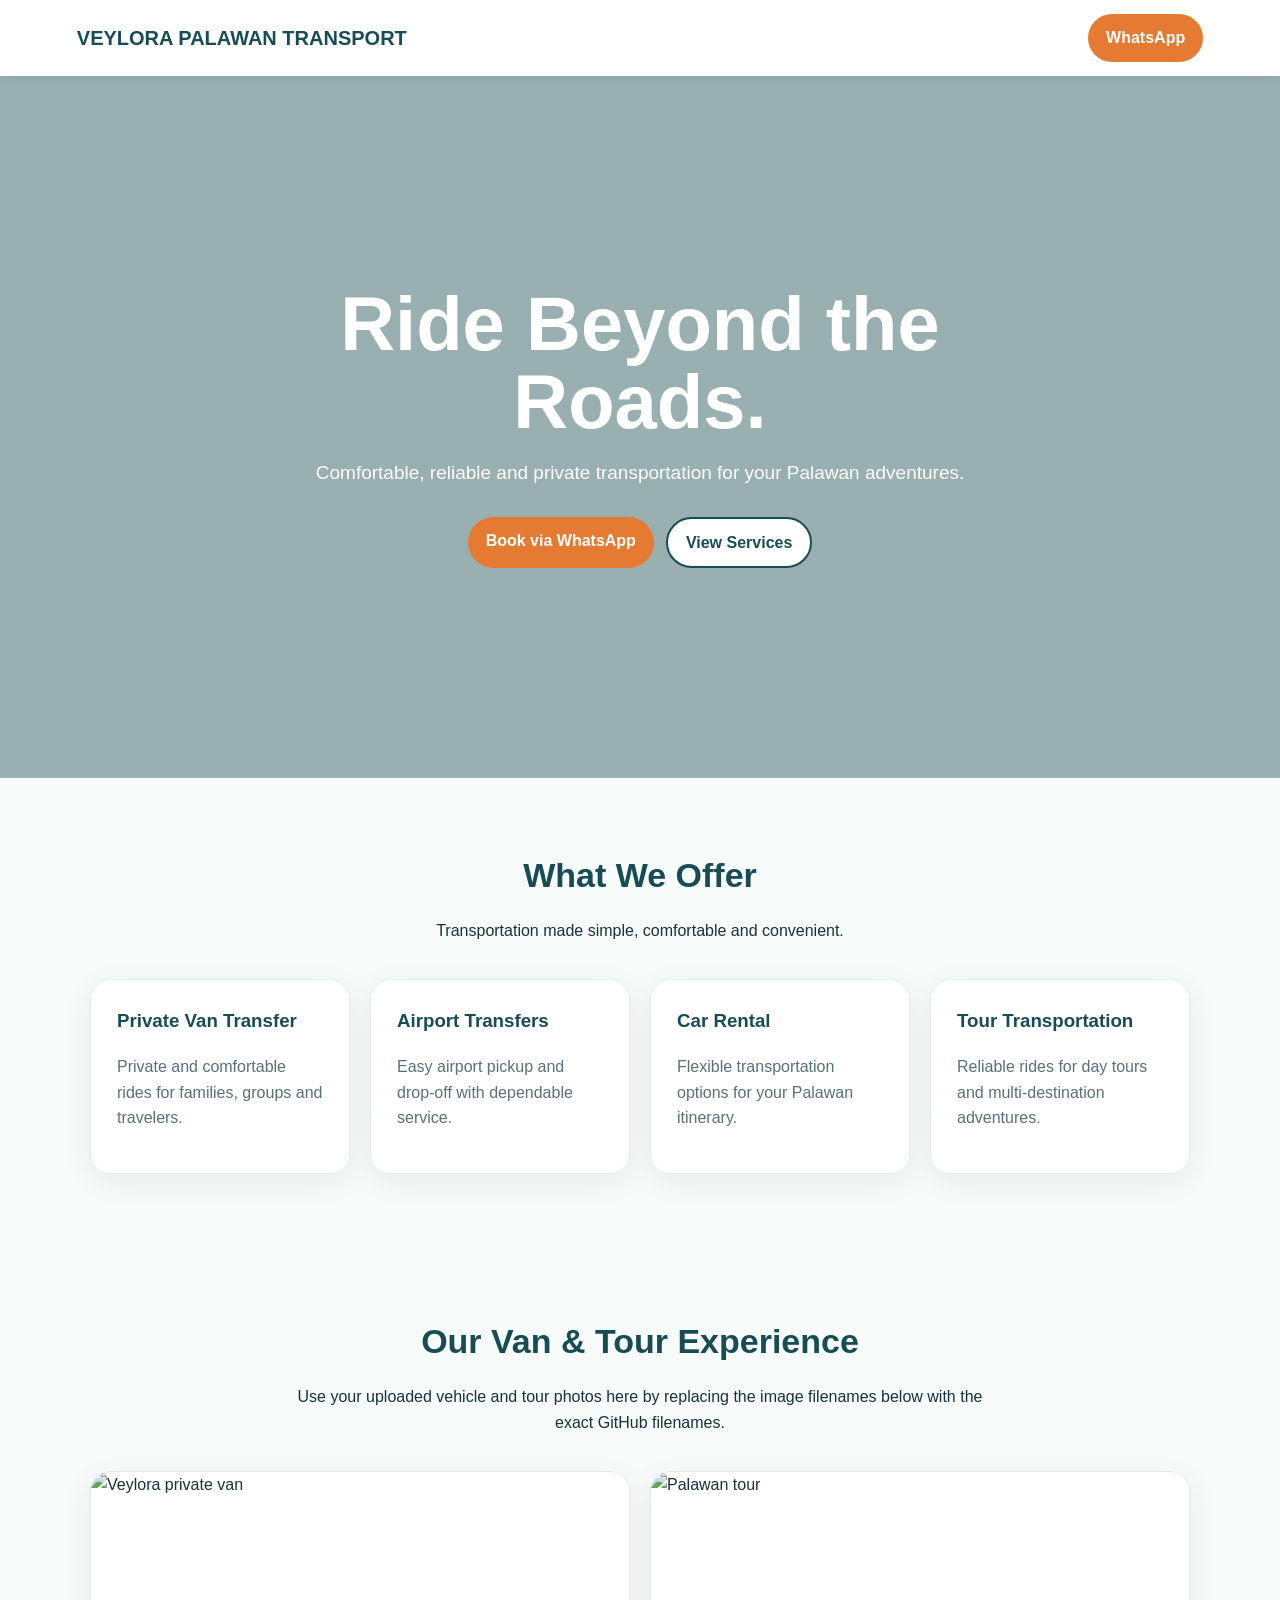
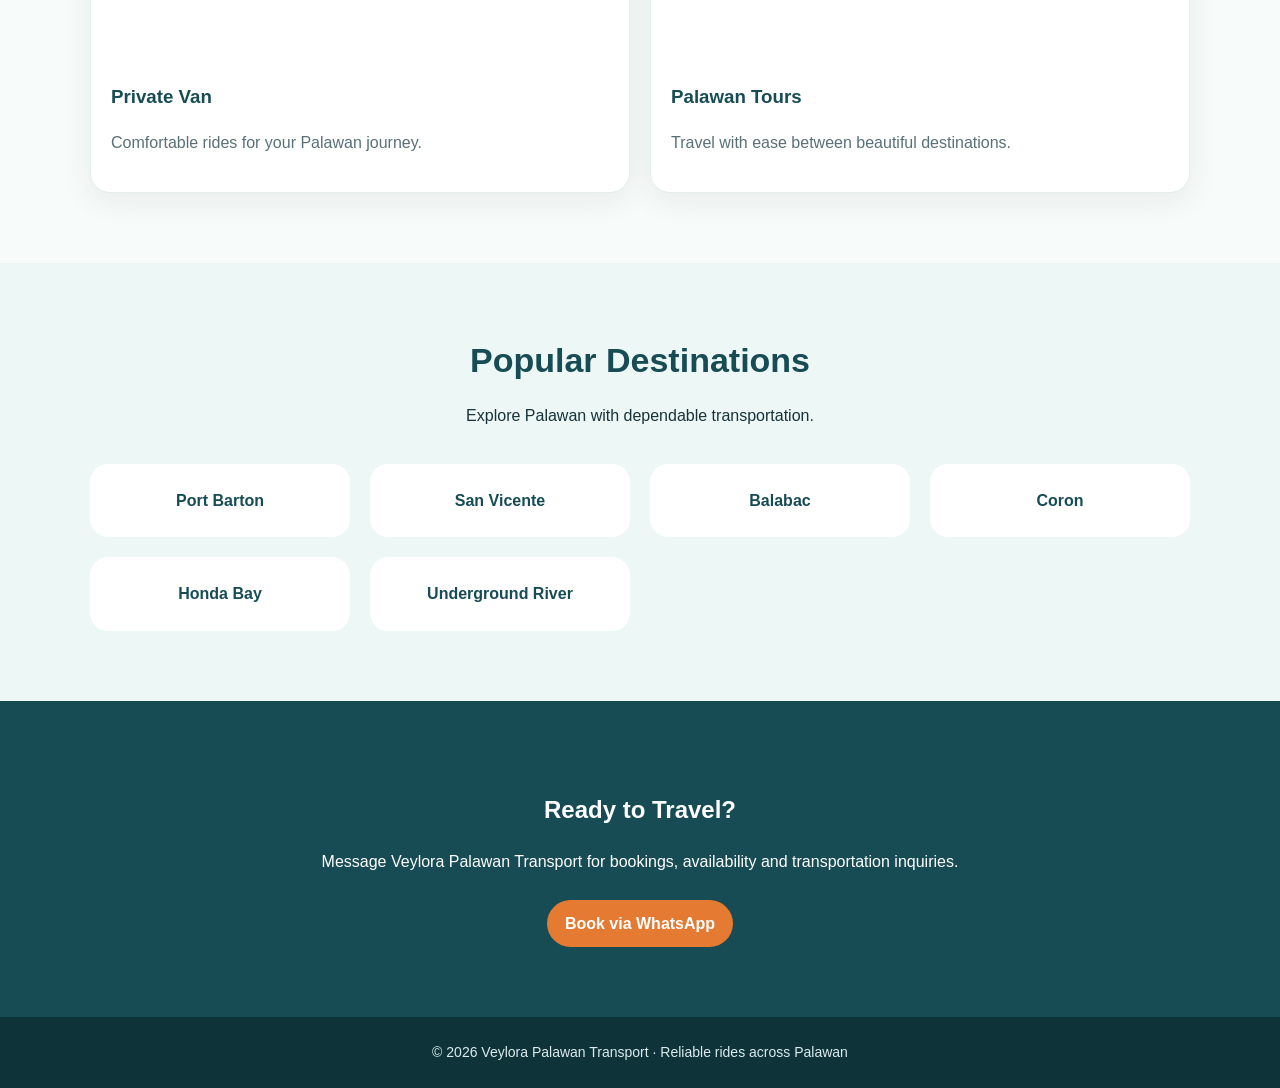
==== index.html @ 8864ed68 "Rename index (1).html to index.html" ====
<!doctype html>
<html lang="en">
<head>
<meta charset="utf-8">
<meta name="viewport" content="width=device-width, initial-scale=1">
<title>Veylora Palawan Transport</title>
<meta name="description" content="Reliable private van transfers, airport transfers, car rental and tour transportation across Palawan.">
<style>
*{box-sizing:border-box}html{scroll-behavior:smooth}body{margin:0;font-family:Arial,sans-serif;color:#17323a;background:#f7fbfa;line-height:1.6}
nav{position:sticky;top:0;z-index:10;background:#ffffffee;backdrop-filter:blur(10px);display:flex;justify-content:space-between;align-items:center;padding:14px 6%;box-shadow:0 2px 12px #0001}
.brand{font-weight:800;font-size:20px;color:#174c55;text-decoration:none}.nav-btn,.btn{display:inline-block;text-decoration:none;border-radius:999px;padding:11px 18px;font-weight:700}
.nav-btn,.primary{background:#e57a32;color:#fff}.secondary{border:2px solid #174c55;color:#174c55;background:#fff}
.hero{min-height:78vh;display:flex;align-items:center;justify-content:center;text-align:center;padding:80px 6%;background:linear-gradient(#0b3d4266,#0b3d4266),url("ChatGPT Image Aug 22, 2026, 07_") center/cover; color:#fff}
.hero-box{max-width:760px}.hero h1{font-size:clamp(42px,8vw,76px);line-height:1.02;margin:0 0 18px}.hero p{font-size:19px;margin:0 auto 28px;max-width:650px}.hero-actions{display:flex;gap:12px;justify-content:center;flex-wrap:wrap}
section{padding:70px 6%}.section-head{text-align:center;max-width:700px;margin:0 auto 35px}.section-head h2{font-size:34px;margin:0 0 8px;color:#174c55}
.grid{display:grid;grid-template-columns:repeat(auto-fit,minmax(220px,1fr));gap:20px;max-width:1100px;margin:auto}.card{background:#fff;border-radius:20px;padding:26px;box-shadow:0 8px 30px #17323a12;border:1px solid #e5eeee}.card h3{margin-top:0;color:#174c55}.card p{color:#587077}
.photo-card{overflow:hidden;padding:0}.photo-card img{width:100%;height:190px;object-fit:cover;display:block}.photo-card .inside{padding:20px}
.destination{background:#edf7f5}.dest{padding:24px;border-radius:18px;background:#fff;text-align:center;font-weight:800;color:#174c55}
.contact{background:#174c55;color:#fff;text-align:center}.contact h2{color:#fff}.contact p{max-width:650px;margin:0 auto 25px}
footer{text-align:center;padding:24px;background:#0e3339;color:#dcebed;font-size:14px}
@media(max-width:600px){nav{padding:12px 4%}.brand{font-size:17px}.nav-btn{padding:9px 13px}.hero{min-height:72vh}}
</style>
</head>
<body>
<nav>
<a class="brand" href="#home">VEYLORA PALAWAN TRANSPORT</a>
<a class="nav-btn" href="https://api.whatsapp.com/send?phone=639318870567" target="_blank" rel="noopener">WhatsApp</a>
</nav>

<header class="hero" id="home">
<div class="hero-box">
<h1>Ride Beyond the Roads.</h1>
<p>Comfortable, reliable and private transportation for your Palawan adventures.</p>
<div class="hero-actions">
<a class="btn primary" href="https://api.whatsapp.com/send?phone=639318870567&text=Hello%20Veylora%20Palawan%20Transport%2C%20I%20would%20like%20to%20inquire%20about%20your%20services." target="_blank" rel="noopener">Book via WhatsApp</a>
<a class="btn secondary" href="#services">View Services</a>
</div>
</div>
</header>

<section id="services">
<div class="section-head"><h2>What We Offer</h2><p>Transportation made simple, comfortable and convenient.</p></div>
<div class="grid">
<article class="card"><h3>Private Van Transfer</h3><p>Private and comfortable rides for families, groups and travelers.</p></article>
<article class="card"><h3>Airport Transfers</h3><p>Easy airport pickup and drop-off with dependable service.</p></article>
<article class="card"><h3>Car Rental</h3><p>Flexible transportation options for your Palawan itinerary.</p></article>
<article class="card"><h3>Tour Transportation</h3><p>Reliable rides for day tours and multi-destination adventures.</p></article>
</div>
</section>

<section>
<div class="section-head"><h2>Our Van & Tour Experience</h2><p>Use your uploaded vehicle and tour photos here by replacing the image filenames below with the exact GitHub filenames.</p></div>
<div class="grid">
<article class="card photo-card"><img src="" alt="Veylora private van"><div class="inside"><h3>Private Van</h3><p>Comfortable rides for your Palawan journey.</p></div></article>
<article class="card photo-card"><img src="" alt="Palawan tour"><div class="inside"><h3>Palawan Tours</h3><p>Travel with ease between beautiful destinations.</p></div></article>
</div>
</section>

<section class="destination" id="destinations">
<div class="section-head"><h2>Popular Destinations</h2><p>Explore Palawan with dependable transportation.</p></div>
<div class="grid">
<div class="dest">Port Barton</div><div class="dest">San Vicente</div><div class="dest">Balabac</div>
<div class="dest">Coron</div><div class="dest">Honda Bay</div><div class="dest">Underground River</div>
</div>
</section>

<section class="contact" id="contact">
<h2>Ready to Travel?</h2>
<p>Message Veylora Palawan Transport for bookings, availability and transportation inquiries.</p>
<a class="btn primary" href="https://api.whatsapp.com/send?phone=639318870567&text=Hello%20Veylora%20Palawan%20Transport%2C%20I%20would%20like%20to%20inquire%20about%20your%20services." target="_blank" rel="noopener">Book via WhatsApp</a>
</section>

<footer>© 2026 Veylora Palawan Transport · Reliable rides across Palawan</footer>
</body>
</html>
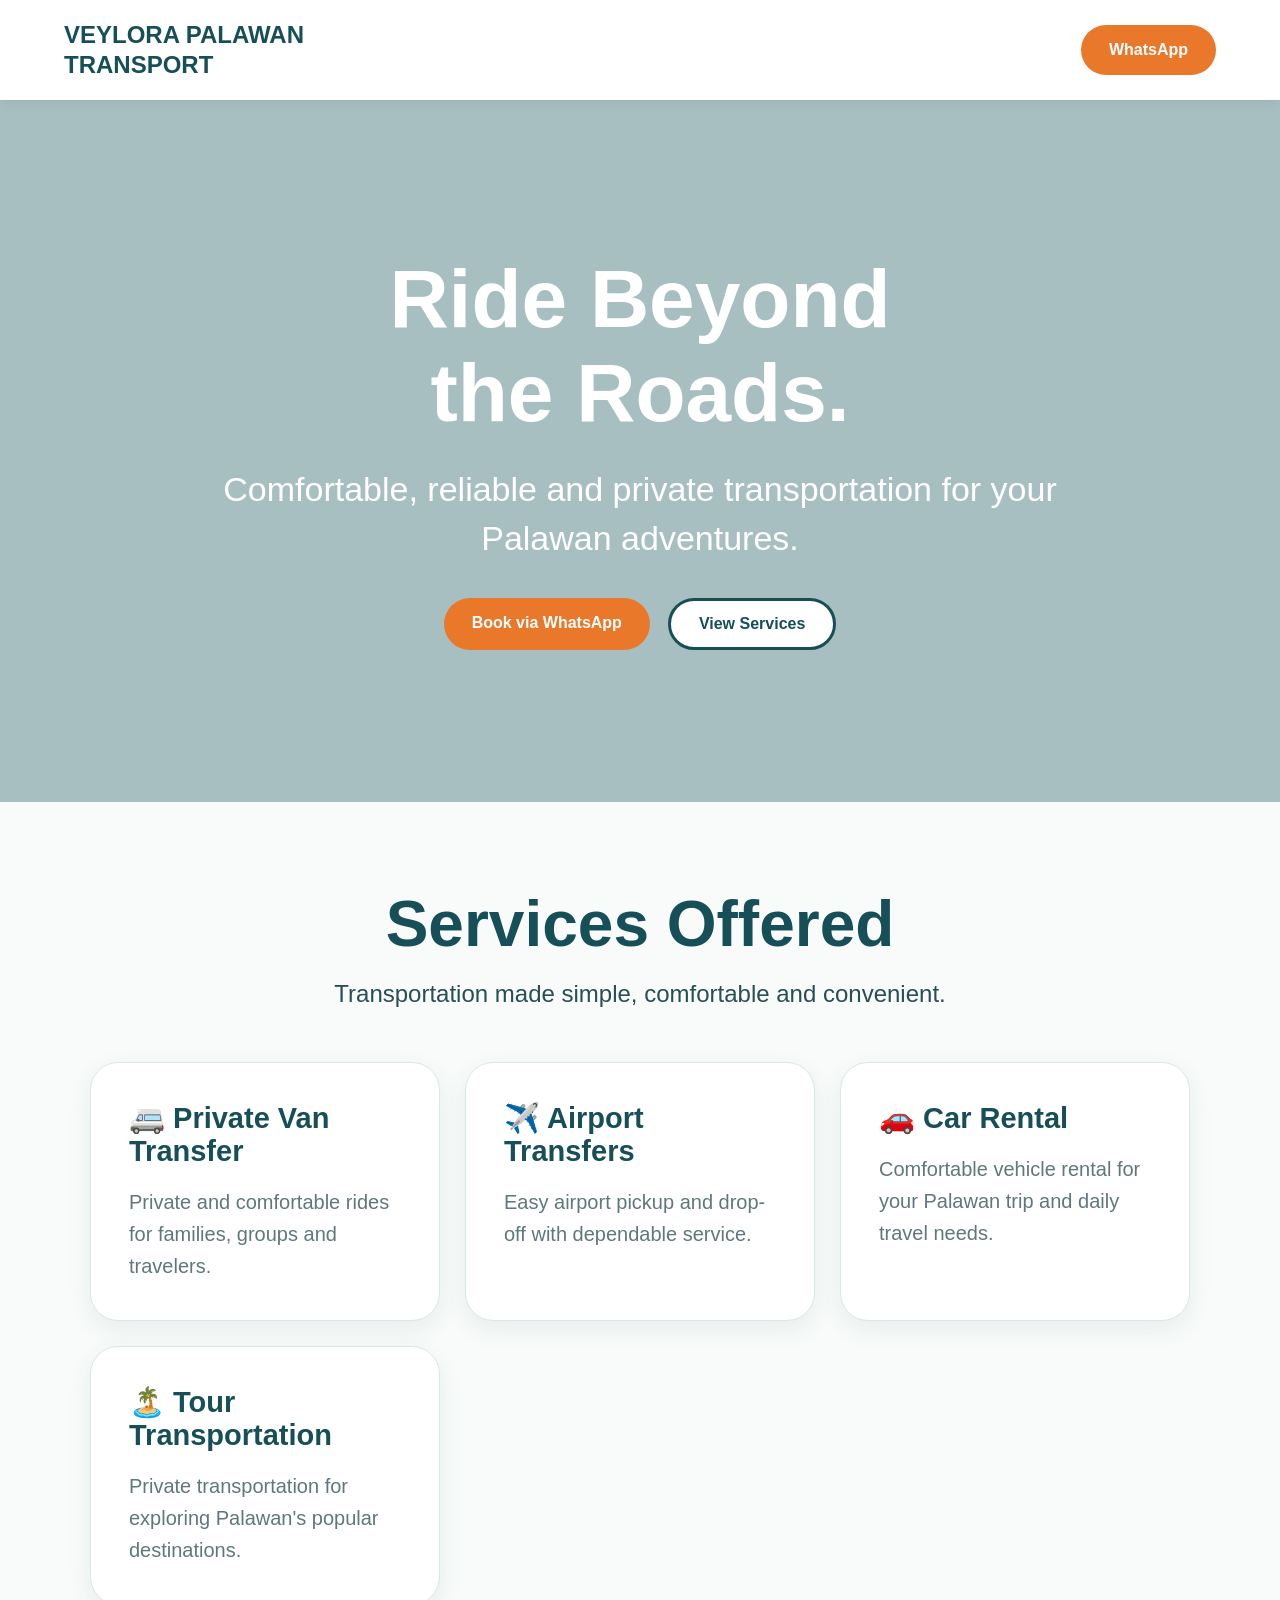
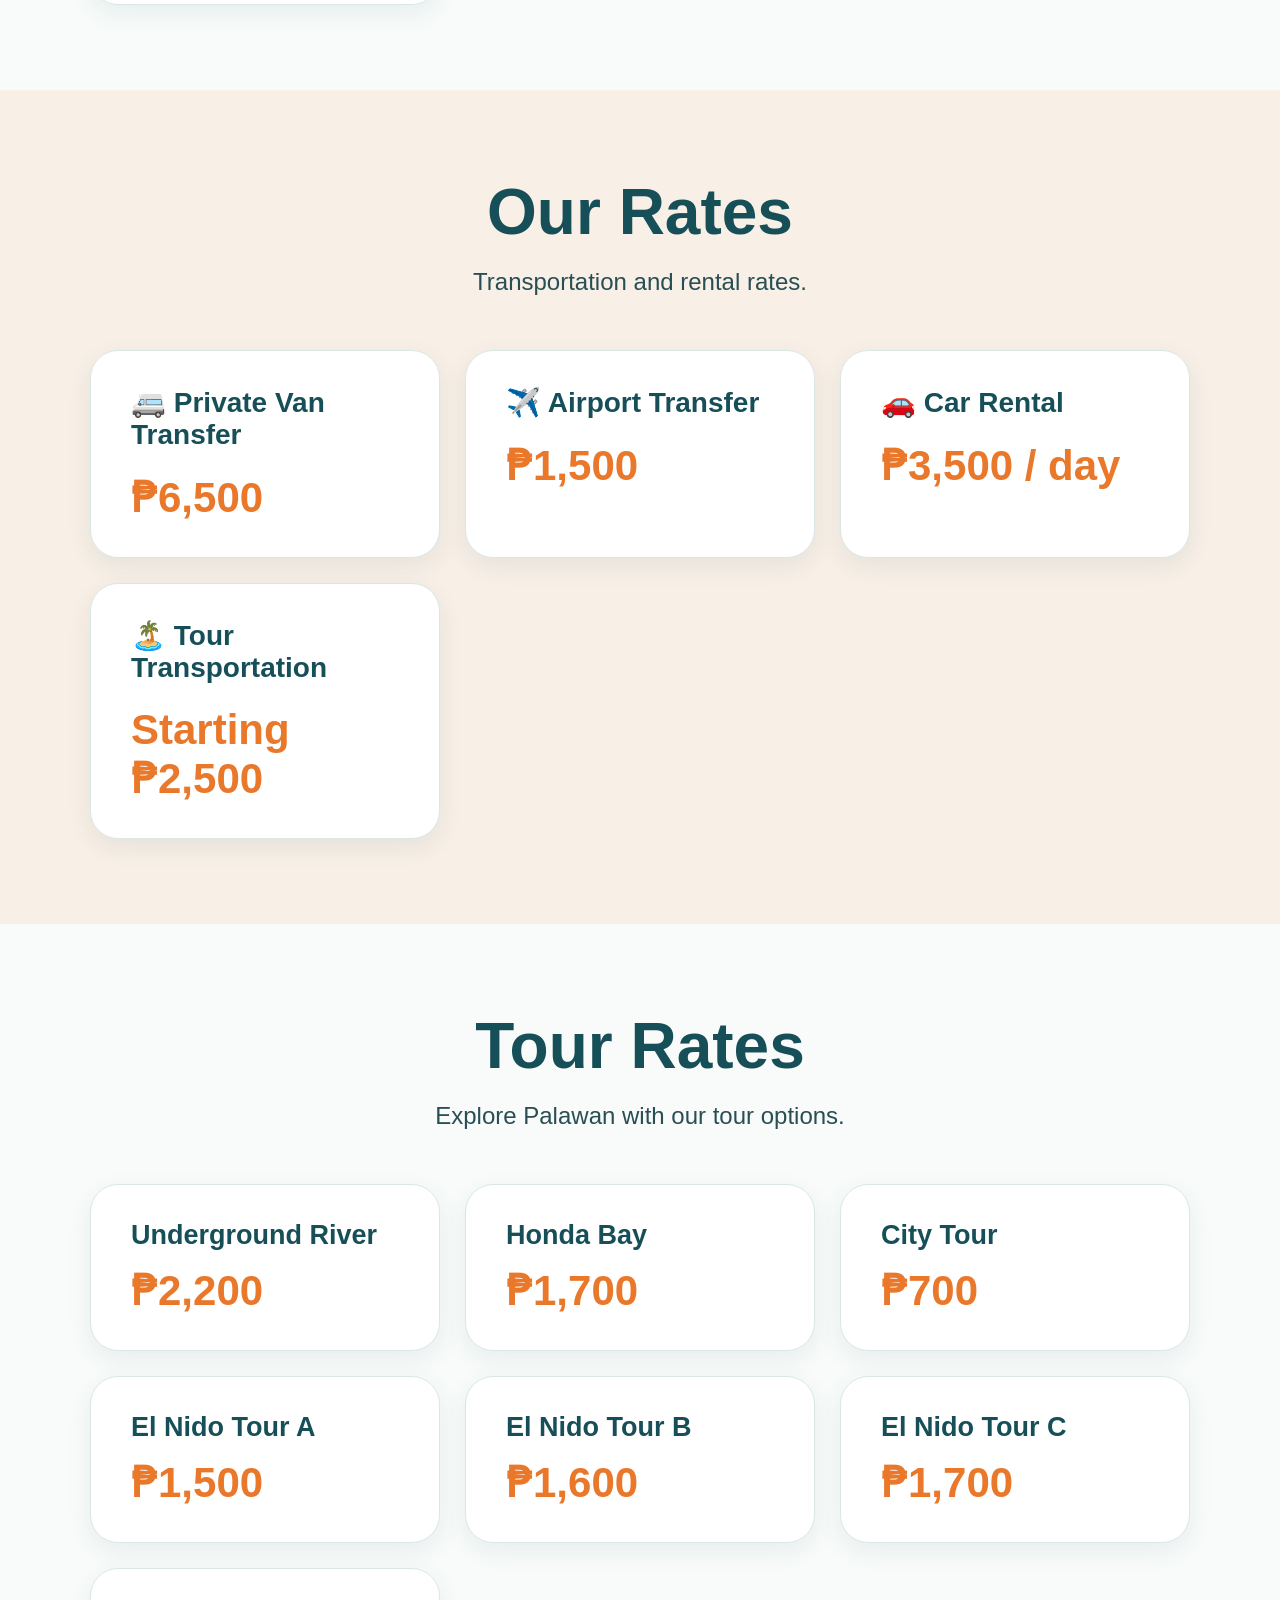
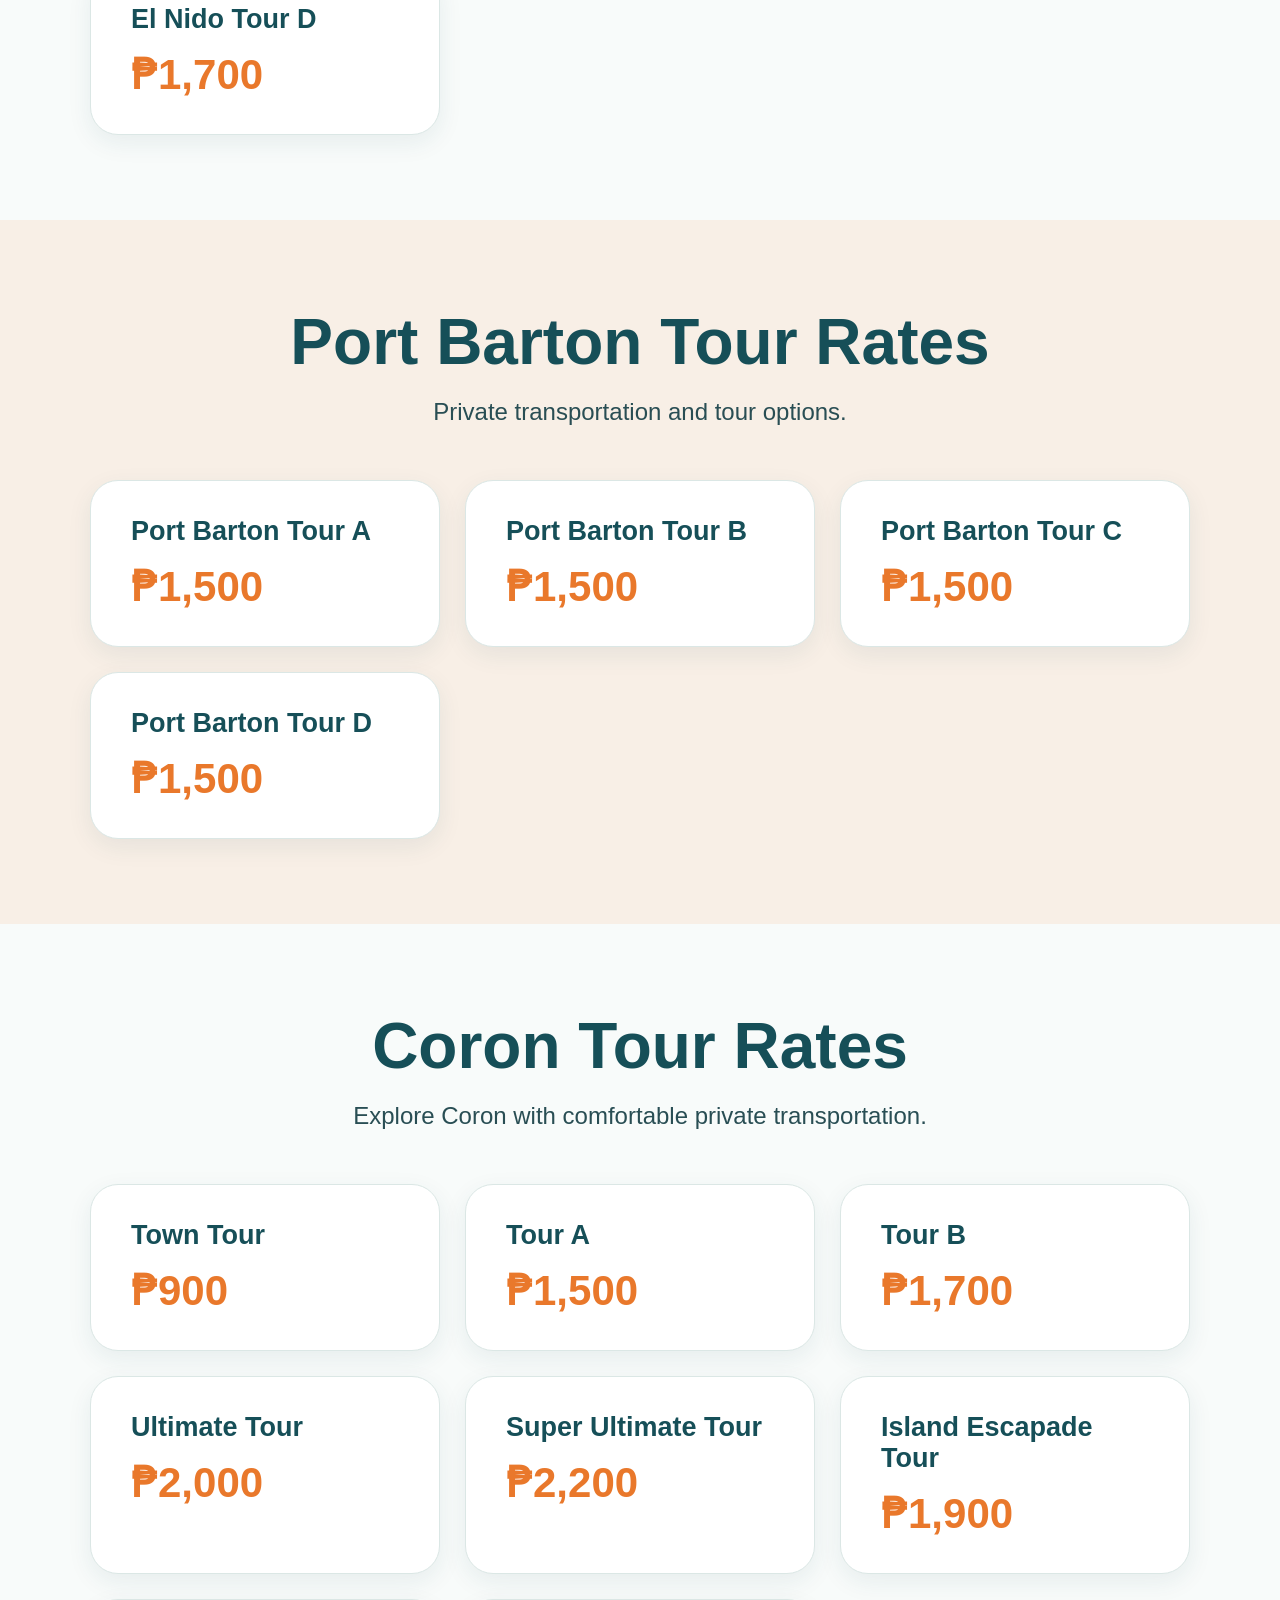
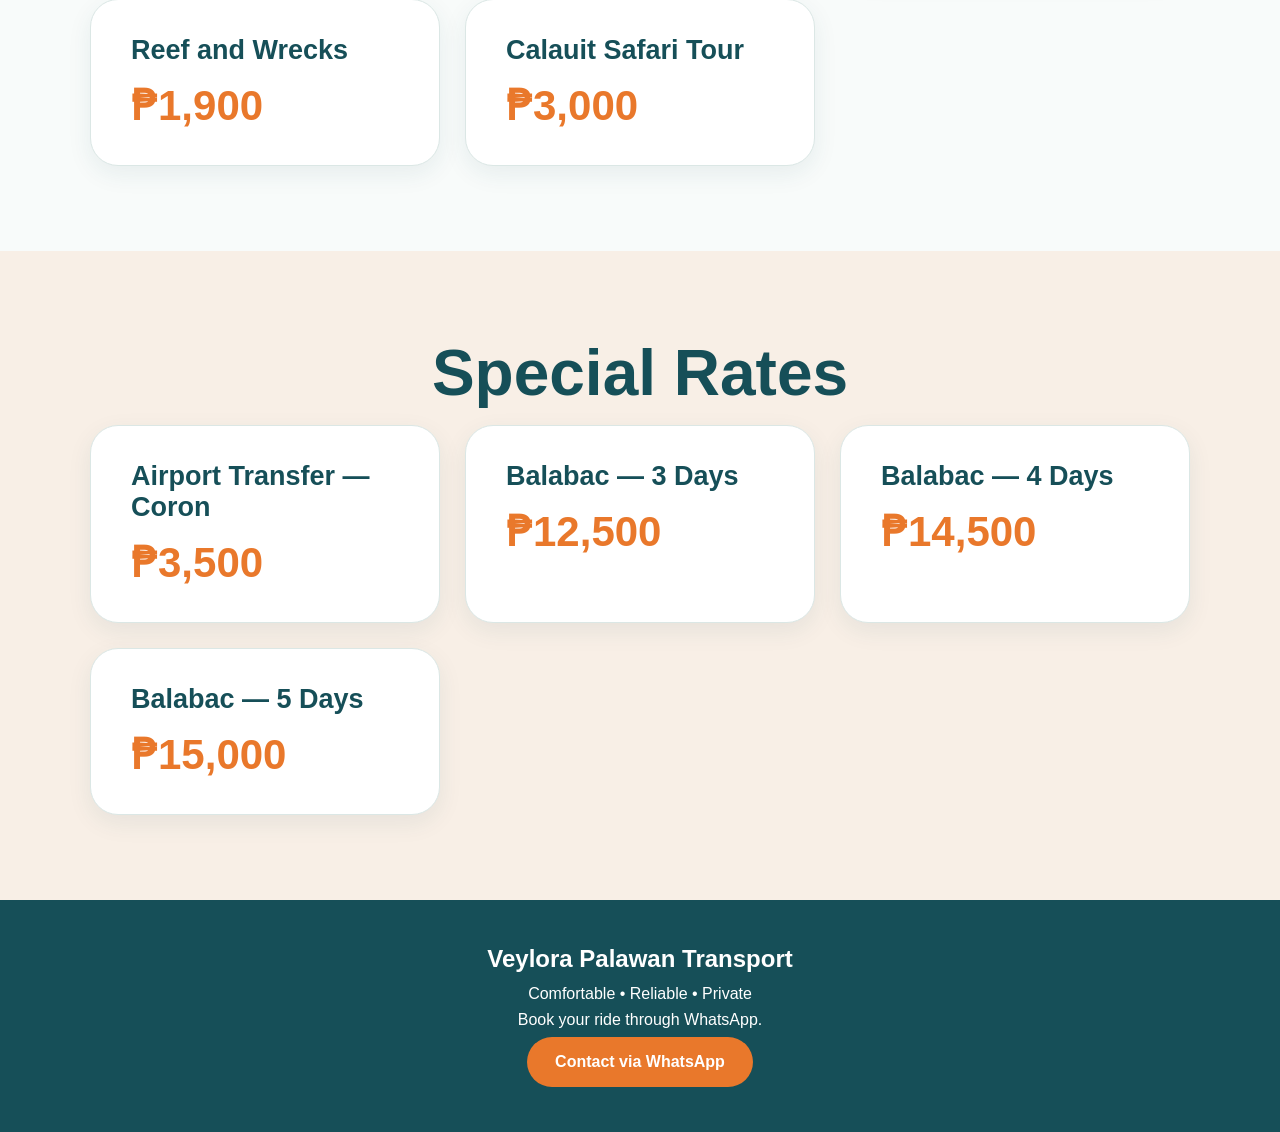
==== commit 921dc1d1: "Rename index(3).html to index.html" ====
--- a/index.html
+++ b/index.html
@@ -1,75 +1,151 @@
-<!doctype html>
+<!DOCTYPE html>
 <html lang="en">
 <head>
-<meta charset="utf-8">
-<meta name="viewport" content="width=device-width, initial-scale=1">
+<meta charset="UTF-8">
+<meta name="viewport" content="width=device-width, initial-scale=1.0">
 <title>Veylora Palawan Transport</title>
-<meta name="description" content="Reliable private van transfers, airport transfers, car rental and tour transportation across Palawan.">
+<meta name="description" content="Comfortable, reliable and private transportation for your Palawan adventures.">
 <style>
-*{box-sizing:border-box}html{scroll-behavior:smooth}body{margin:0;font-family:Arial,sans-serif;color:#17323a;background:#f7fbfa;line-height:1.6}
-nav{position:sticky;top:0;z-index:10;background:#ffffffee;backdrop-filter:blur(10px);display:flex;justify-content:space-between;align-items:center;padding:14px 6%;box-shadow:0 2px 12px #0001}
-.brand{font-weight:800;font-size:20px;color:#174c55;text-decoration:none}.nav-btn,.btn{display:inline-block;text-decoration:none;border-radius:999px;padding:11px 18px;font-weight:700}
-.nav-btn,.primary{background:#e57a32;color:#fff}.secondary{border:2px solid #174c55;color:#174c55;background:#fff}
-.hero{min-height:78vh;display:flex;align-items:center;justify-content:center;text-align:center;padding:80px 6%;background:linear-gradient(#0b3d4266,#0b3d4266),url("ChatGPT Image Aug 22, 2026, 07_") center/cover; color:#fff}
-.hero-box{max-width:760px}.hero h1{font-size:clamp(42px,8vw,76px);line-height:1.02;margin:0 0 18px}.hero p{font-size:19px;margin:0 auto 28px;max-width:650px}.hero-actions{display:flex;gap:12px;justify-content:center;flex-wrap:wrap}
-section{padding:70px 6%}.section-head{text-align:center;max-width:700px;margin:0 auto 35px}.section-head h2{font-size:34px;margin:0 0 8px;color:#174c55}
-.grid{display:grid;grid-template-columns:repeat(auto-fit,minmax(220px,1fr));gap:20px;max-width:1100px;margin:auto}.card{background:#fff;border-radius:20px;padding:26px;box-shadow:0 8px 30px #17323a12;border:1px solid #e5eeee}.card h3{margin-top:0;color:#174c55}.card p{color:#587077}
-.photo-card{overflow:hidden;padding:0}.photo-card img{width:100%;height:190px;object-fit:cover;display:block}.photo-card .inside{padding:20px}
-.destination{background:#edf7f5}.dest{padding:24px;border-radius:18px;background:#fff;text-align:center;font-weight:800;color:#174c55}
-.contact{background:#174c55;color:#fff;text-align:center}.contact h2{color:#fff}.contact p{max-width:650px;margin:0 auto 25px}
-footer{text-align:center;padding:24px;background:#0e3339;color:#dcebed;font-size:14px}
-@media(max-width:600px){nav{padding:12px 4%}.brand{font-size:17px}.nav-btn{padding:9px 13px}.hero{min-height:72vh}}
+*{box-sizing:border-box}
+html{scroll-behavior:smooth}
+body{margin:0;font-family:Arial,Helvetica,sans-serif;color:#164f58;background:#f8fbfa}
+nav{position:sticky;top:0;z-index:10;background:#fff;padding:20px 5%;display:flex;justify-content:space-between;align-items:center;box-shadow:0 2px 12px rgba(0,0,0,.08)}
+.brand{font-weight:800;font-size:24px;line-height:1.25}
+.btn,.primary{display:inline-block;background:#e9782b;color:#fff;text-decoration:none;font-weight:700;border-radius:40px;padding:16px 28px}
+.hero{min-height:78vh;background:#a8bfc1;display:flex;align-items:center;justify-content:center;text-align:center;padding:70px 20px}
+.hero h1{font-size:clamp(48px,8vw,82px);margin:0 0 25px;color:#fff}
+.hero p{font-size:clamp(22px,3.5vw,34px);line-height:1.45;color:#fff;max-width:850px;margin:0 auto 35px}
+.buttons{display:flex;gap:18px;justify-content:center;flex-wrap:wrap}
+.secondary{display:inline-block;background:#fff;color:#164f58;border:3px solid #164f58;text-decoration:none;font-weight:700;border-radius:40px;padding:14px 28px}
+section{padding:85px 6%}
+section:nth-of-type(even){background:#f8efe6}
+.section-title{text-align:center;font-size:clamp(42px,6vw,64px);margin:0 0 15px}
+.subtitle{text-align:center;font-size:24px;line-height:1.5;margin:0 auto 50px;max-width:800px;color:#294e54}
+.grid{display:grid;grid-template-columns:repeat(auto-fit,minmax(260px,1fr));gap:25px;max-width:1100px;margin:auto}
+.card{background:#fff;border:1px solid #dbe7e5;border-radius:28px;padding:38px;box-shadow:0 8px 25px rgba(22,79,88,.08)}
+.card h3{font-size:29px;margin:0 0 18px}
+.card p{font-size:20px;line-height:1.6;color:#61777b;margin:0}
+.rate-card{background:#fff;border:1px solid #dbe7e5;border-radius:28px;padding:35px 40px;box-shadow:0 8px 25px rgba(22,79,88,.08)}
+.rate-card h3{font-size:28px;margin:0 0 22px}
+.price{font-size:42px;font-weight:800;color:#e9782b}
+.tour-card h3{font-size:27px;margin:0 0 15px}
+footer{background:#164f58;color:#fff;text-align:center;padding:45px 20px}
+footer h2{margin:0 0 12px}
+footer p{margin:8px 0}
+@media(max-width:600px){
+ nav{padding:16px 4%}.brand{font-size:20px}.btn{padding:14px 20px}
+ section{padding:65px 5%}.card,.rate-card{padding:28px}
+}
 </style>
 </head>
 <body>
+
 <nav>
-<a class="brand" href="#home">VEYLORA PALAWAN TRANSPORT</a>
-<a class="nav-btn" href="https://api.whatsapp.com/send?phone=639318870567" target="_blank" rel="noopener">WhatsApp</a>
+  <div class="brand">VEYLORA PALAWAN<br>TRANSPORT</div>
+  <a class="btn" href="https://wa.me/639318870567">WhatsApp</a>
 </nav>
 
-<header class="hero" id="home">
-<div class="hero-box">
-<h1>Ride Beyond the Roads.</h1>
-<p>Comfortable, reliable and private transportation for your Palawan adventures.</p>
-<div class="hero-actions">
-<a class="btn primary" href="https://api.whatsapp.com/send?phone=639318870567&text=Hello%20Veylora%20Palawan%20Transport%2C%20I%20would%20like%20to%20inquire%20about%20your%20services." target="_blank" rel="noopener">Book via WhatsApp</a>
-<a class="btn secondary" href="#services">View Services</a>
-</div>
-</div>
+<header class="hero">
+  <div>
+    <h1>Ride Beyond<br>the Roads.</h1>
+    <p>Comfortable, reliable and private transportation for your Palawan adventures.</p>
+    <div class="buttons">
+      <a class="primary" href="https://wa.me/639318870567">Book via WhatsApp</a>
+      <a class="secondary" href="#services">View Services</a>
+    </div>
+  </div>
 </header>
 
 <section id="services">
-<div class="section-head"><h2>What We Offer</h2><p>Transportation made simple, comfortable and convenient.</p></div>
-<div class="grid">
-<article class="card"><h3>Private Van Transfer</h3><p>Private and comfortable rides for families, groups and travelers.</p></article>
-<article class="card"><h3>Airport Transfers</h3><p>Easy airport pickup and drop-off with dependable service.</p></article>
-<article class="card"><h3>Car Rental</h3><p>Flexible transportation options for your Palawan itinerary.</p></article>
-<article class="card"><h3>Tour Transportation</h3><p>Reliable rides for day tours and multi-destination adventures.</p></article>
-</div>
+  <h2 class="section-title">Services Offered</h2>
+  <p class="subtitle">Transportation made simple, comfortable and convenient.</p>
+  <div class="grid">
+    <div class="card">
+      <h3>🚐 Private Van Transfer</h3>
+      <p>Private and comfortable rides for families, groups and travelers.</p>
+    </div>
+    <div class="card">
+      <h3>✈️ Airport Transfers</h3>
+      <p>Easy airport pickup and drop-off with dependable service.</p>
+    </div>
+    <div class="card">
+      <h3>🚗 Car Rental</h3>
+      <p>Comfortable vehicle rental for your Palawan trip and daily travel needs.</p>
+    </div>
+    <div class="card">
+      <h3>🏝️ Tour Transportation</h3>
+      <p>Private transportation for exploring Palawan's popular destinations.</p>
+    </div>
+  </div>
 </section>
 
-<section>
-<div class="section-head"><h2>Our Van & Tour Experience</h2><p>Use your uploaded vehicle and tour photos here by replacing the image filenames below with the exact GitHub filenames.</p></div>
-<div class="grid">
-<article class="card photo-card"><img src="" alt="Veylora private van"><div class="inside"><h3>Private Van</h3><p>Comfortable rides for your Palawan journey.</p></div></article>
-<article class="card photo-card"><img src="" alt="Palawan tour"><div class="inside"><h3>Palawan Tours</h3><p>Travel with ease between beautiful destinations.</p></div></article>
-</div>
+<section id="rates">
+  <h2 class="section-title">Our Rates</h2>
+  <p class="subtitle">Transportation and rental rates.</p>
+  <div class="grid">
+    <div class="rate-card"><h3>🚐 Private Van Transfer</h3><div class="price">₱6,500</div></div>
+    <div class="rate-card"><h3>✈️ Airport Transfer</h3><div class="price">₱1,500</div></div>
+    <div class="rate-card"><h3>🚗 Car Rental</h3><div class="price">₱3,500 / day</div></div>
+    <div class="rate-card"><h3>🏝️ Tour Transportation</h3><div class="price">Starting ₱2,500</div></div>
+  </div>
 </section>
 
-<section class="destination" id="destinations">
-<div class="section-head"><h2>Popular Destinations</h2><p>Explore Palawan with dependable transportation.</p></div>
-<div class="grid">
-<div class="dest">Port Barton</div><div class="dest">San Vicente</div><div class="dest">Balabac</div>
-<div class="dest">Coron</div><div class="dest">Honda Bay</div><div class="dest">Underground River</div>
-</div>
+<section id="tours">
+  <h2 class="section-title">Tour Rates</h2>
+  <p class="subtitle">Explore Palawan with our tour options.</p>
+  <div class="grid">
+    <div class="rate-card tour-card"><h3>Underground River</h3><div class="price">₱2,200</div></div>
+    <div class="rate-card tour-card"><h3>Honda Bay</h3><div class="price">₱1,700</div></div>
+    <div class="rate-card tour-card"><h3>City Tour</h3><div class="price">₱700</div></div>
+    <div class="rate-card tour-card"><h3>El Nido Tour A</h3><div class="price">₱1,500</div></div>
+    <div class="rate-card tour-card"><h3>El Nido Tour B</h3><div class="price">₱1,600</div></div>
+    <div class="rate-card tour-card"><h3>El Nido Tour C</h3><div class="price">₱1,700</div></div>
+    <div class="rate-card tour-card"><h3>El Nido Tour D</h3><div class="price">₱1,700</div></div>
+  </div>
 </section>
 
-<section class="contact" id="contact">
-<h2>Ready to Travel?</h2>
-<p>Message Veylora Palawan Transport for bookings, availability and transportation inquiries.</p>
-<a class="btn primary" href="https://api.whatsapp.com/send?phone=639318870567&text=Hello%20Veylora%20Palawan%20Transport%2C%20I%20would%20like%20to%20inquire%20about%20your%20services." target="_blank" rel="noopener">Book via WhatsApp</a>
+<section id="port-barton">
+  <h2 class="section-title">Port Barton Tour Rates</h2>
+  <p class="subtitle">Private transportation and tour options.</p>
+  <div class="grid">
+    <div class="rate-card tour-card"><h3>Port Barton Tour A</h3><div class="price">₱1,500</div></div>
+    <div class="rate-card tour-card"><h3>Port Barton Tour B</h3><div class="price">₱1,500</div></div>
+    <div class="rate-card tour-card"><h3>Port Barton Tour C</h3><div class="price">₱1,500</div></div>
+    <div class="rate-card tour-card"><h3>Port Barton Tour D</h3><div class="price">₱1,500</div></div>
+  </div>
 </section>
 
-<footer>© 2026 Veylora Palawan Transport · Reliable rides across Palawan</footer>
+<section id="coron">
+  <h2 class="section-title">Coron Tour Rates</h2>
+  <p class="subtitle">Explore Coron with comfortable private transportation.</p>
+  <div class="grid">
+    <div class="rate-card tour-card"><h3>Town Tour</h3><div class="price">₱900</div></div>
+    <div class="rate-card tour-card"><h3>Tour A</h3><div class="price">₱1,500</div></div>
+    <div class="rate-card tour-card"><h3>Tour B</h3><div class="price">₱1,700</div></div>
+    <div class="rate-card tour-card"><h3>Ultimate Tour</h3><div class="price">₱2,000</div></div>
+    <div class="rate-card tour-card"><h3>Super Ultimate Tour</h3><div class="price">₱2,200</div></div>
+    <div class="rate-card tour-card"><h3>Island Escapade Tour</h3><div class="price">₱1,900</div></div>
+    <div class="rate-card tour-card"><h3>Reef and Wrecks</h3><div class="price">₱1,900</div></div>
+    <div class="rate-card tour-card"><h3>Calauit Safari Tour</h3><div class="price">₱3,000</div></div>
+  </div>
+</section>
+
+<section id="special-rates">
+  <h2 class="section-title">Special Rates</h2>
+  <div class="grid">
+    <div class="rate-card tour-card"><h3>Airport Transfer — Coron</h3><div class="price">₱3,500</div></div>
+    <div class="rate-card tour-card"><h3>Balabac — 3 Days</h3><div class="price">₱12,500</div></div>
+    <div class="rate-card tour-card"><h3>Balabac — 4 Days</h3><div class="price">₱14,500</div></div>
+    <div class="rate-card tour-card"><h3>Balabac — 5 Days</h3><div class="price">₱15,000</div></div>
+  </div>
+</section>
+
+<footer>
+  <h2>Veylora Palawan Transport</h2>
+  <p>Comfortable • Reliable • Private</p>
+  <p>Book your ride through WhatsApp.</p>
+  <a class="btn" href="https://wa.me/639318870567">Contact via WhatsApp</a>
+</footer>
+
 </body>
 </html>
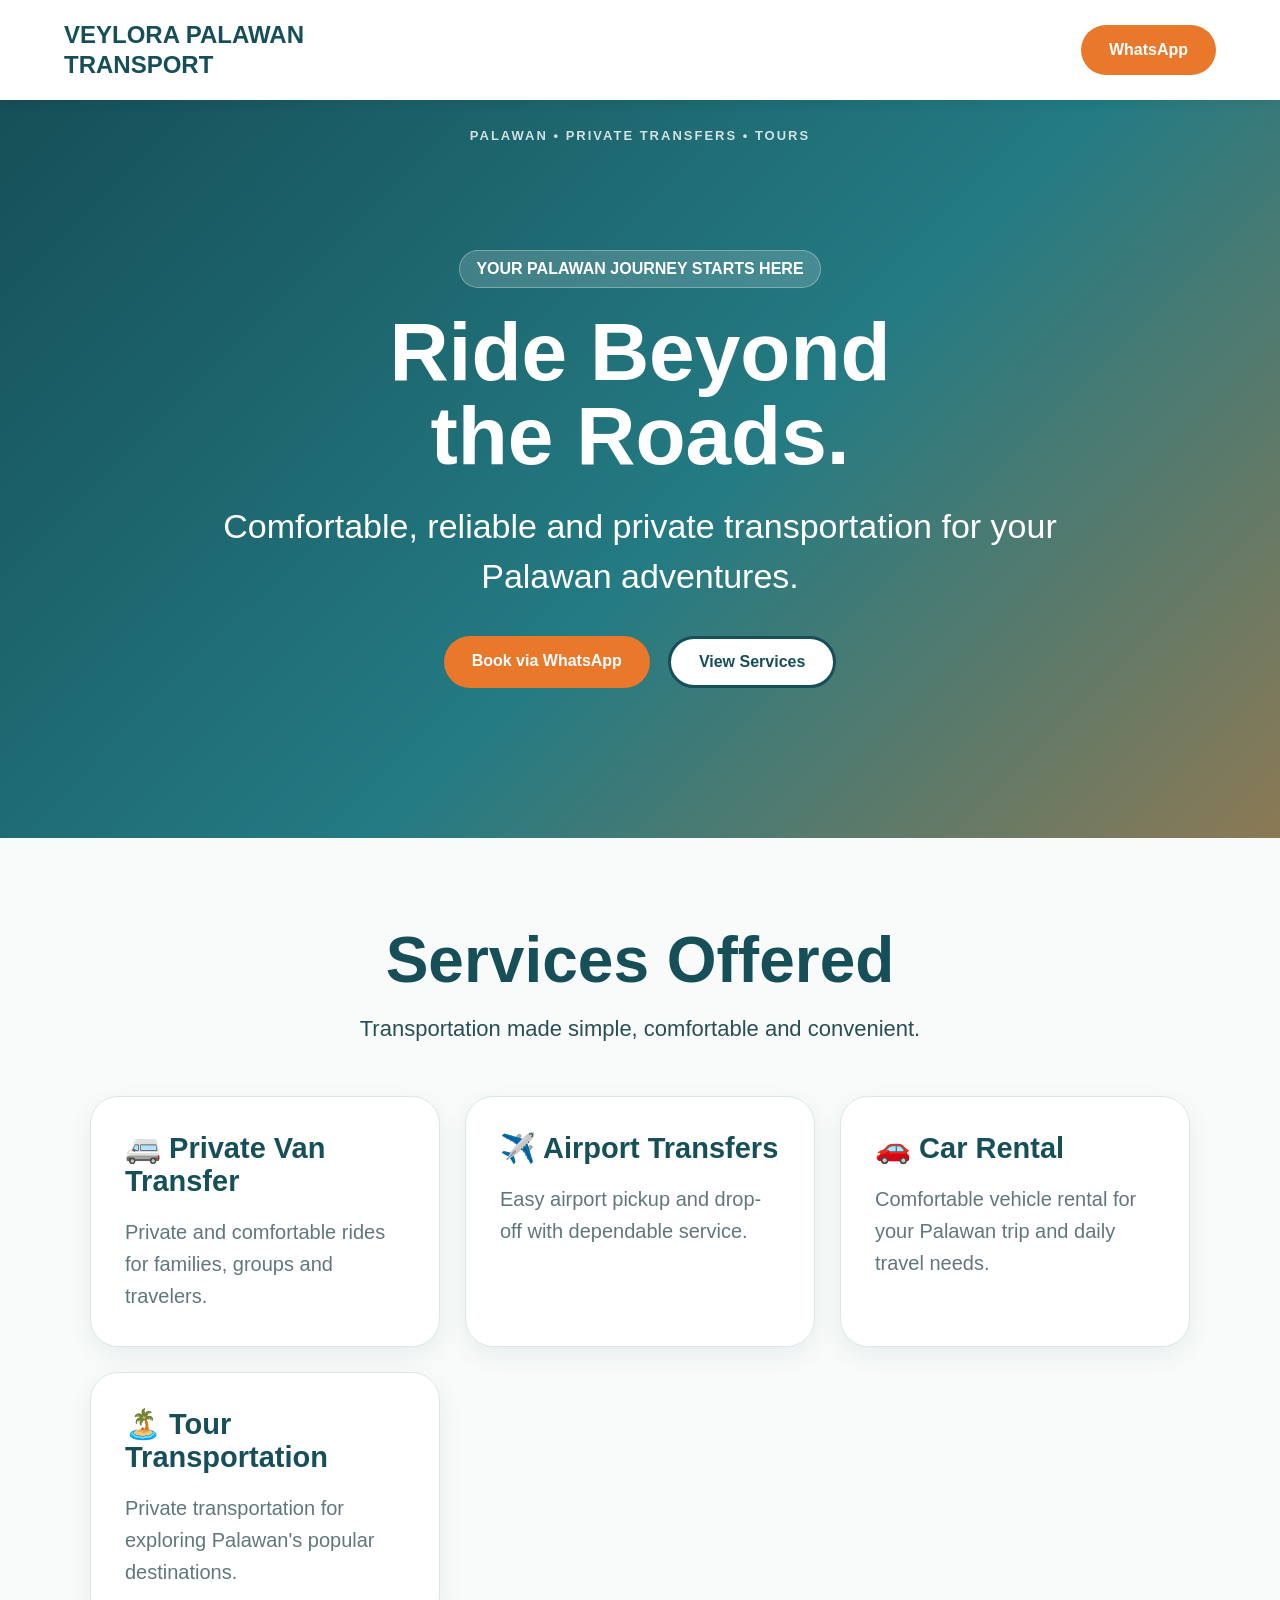
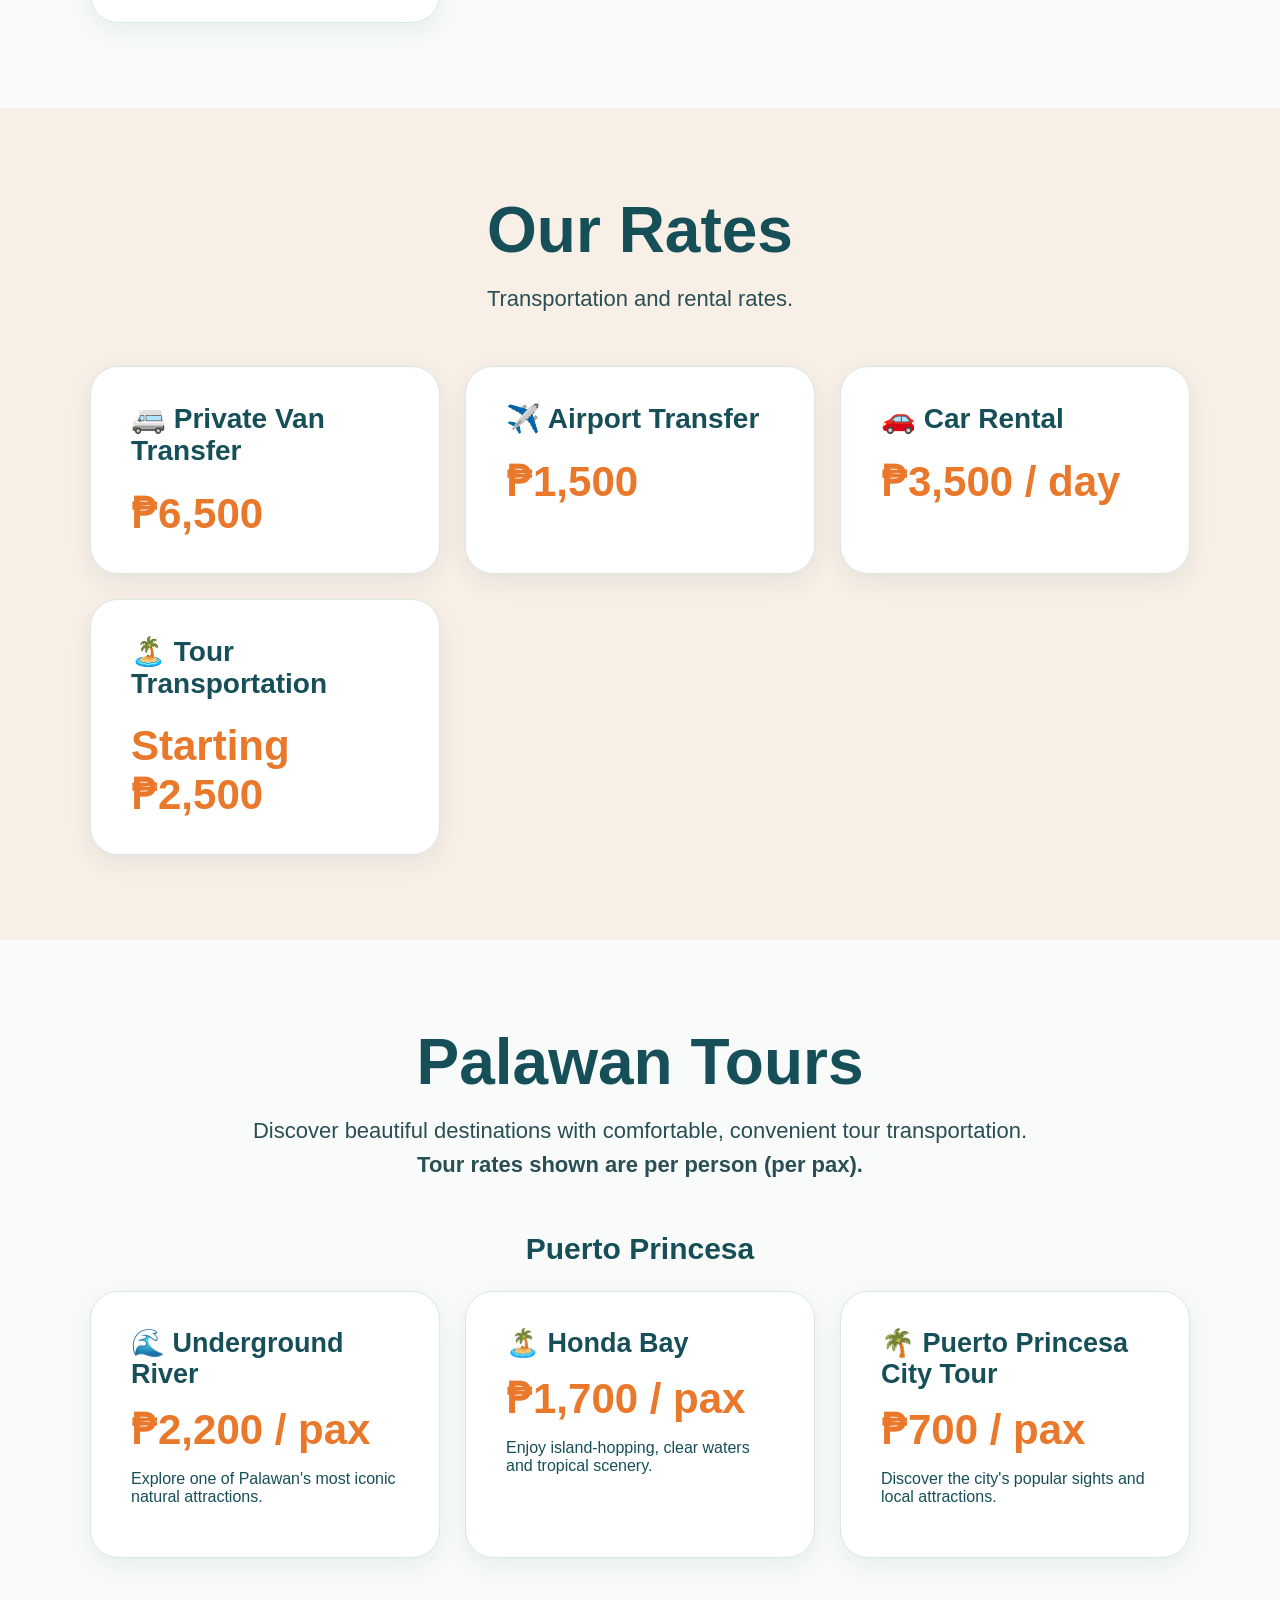
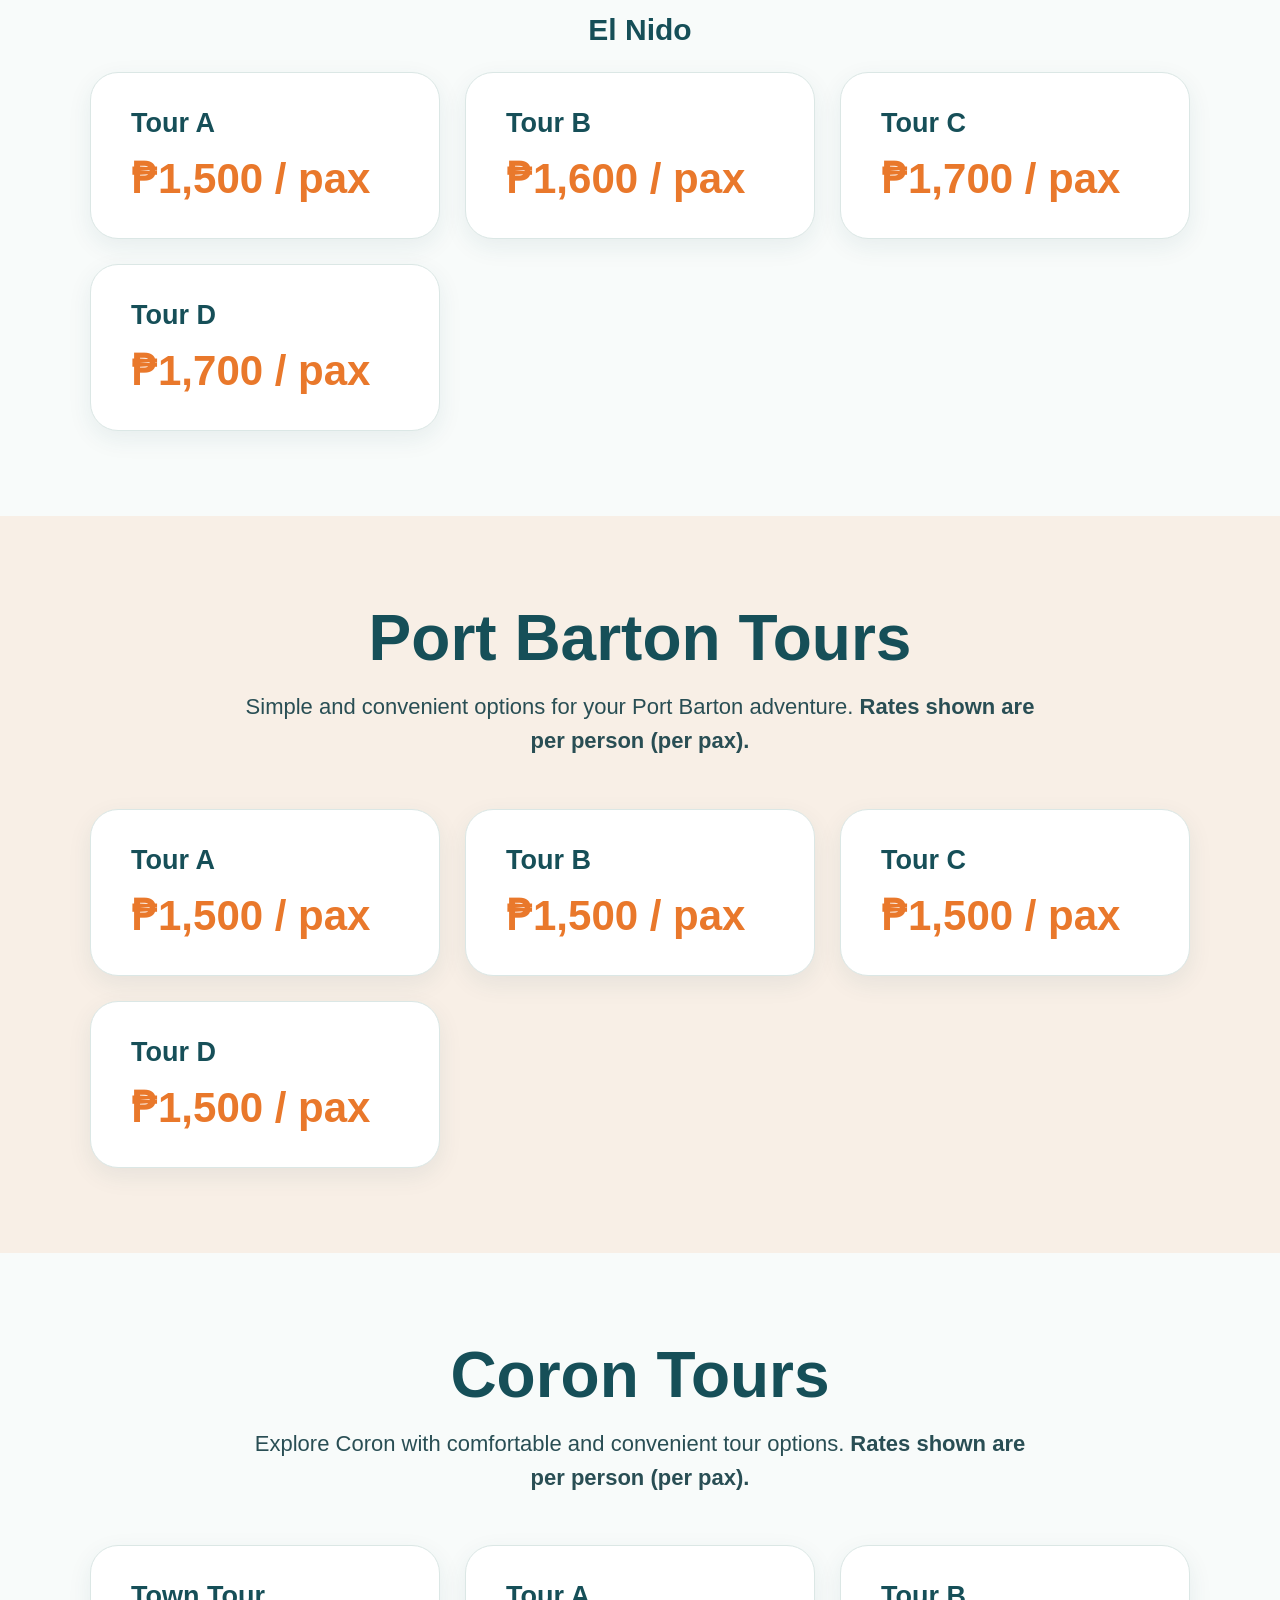
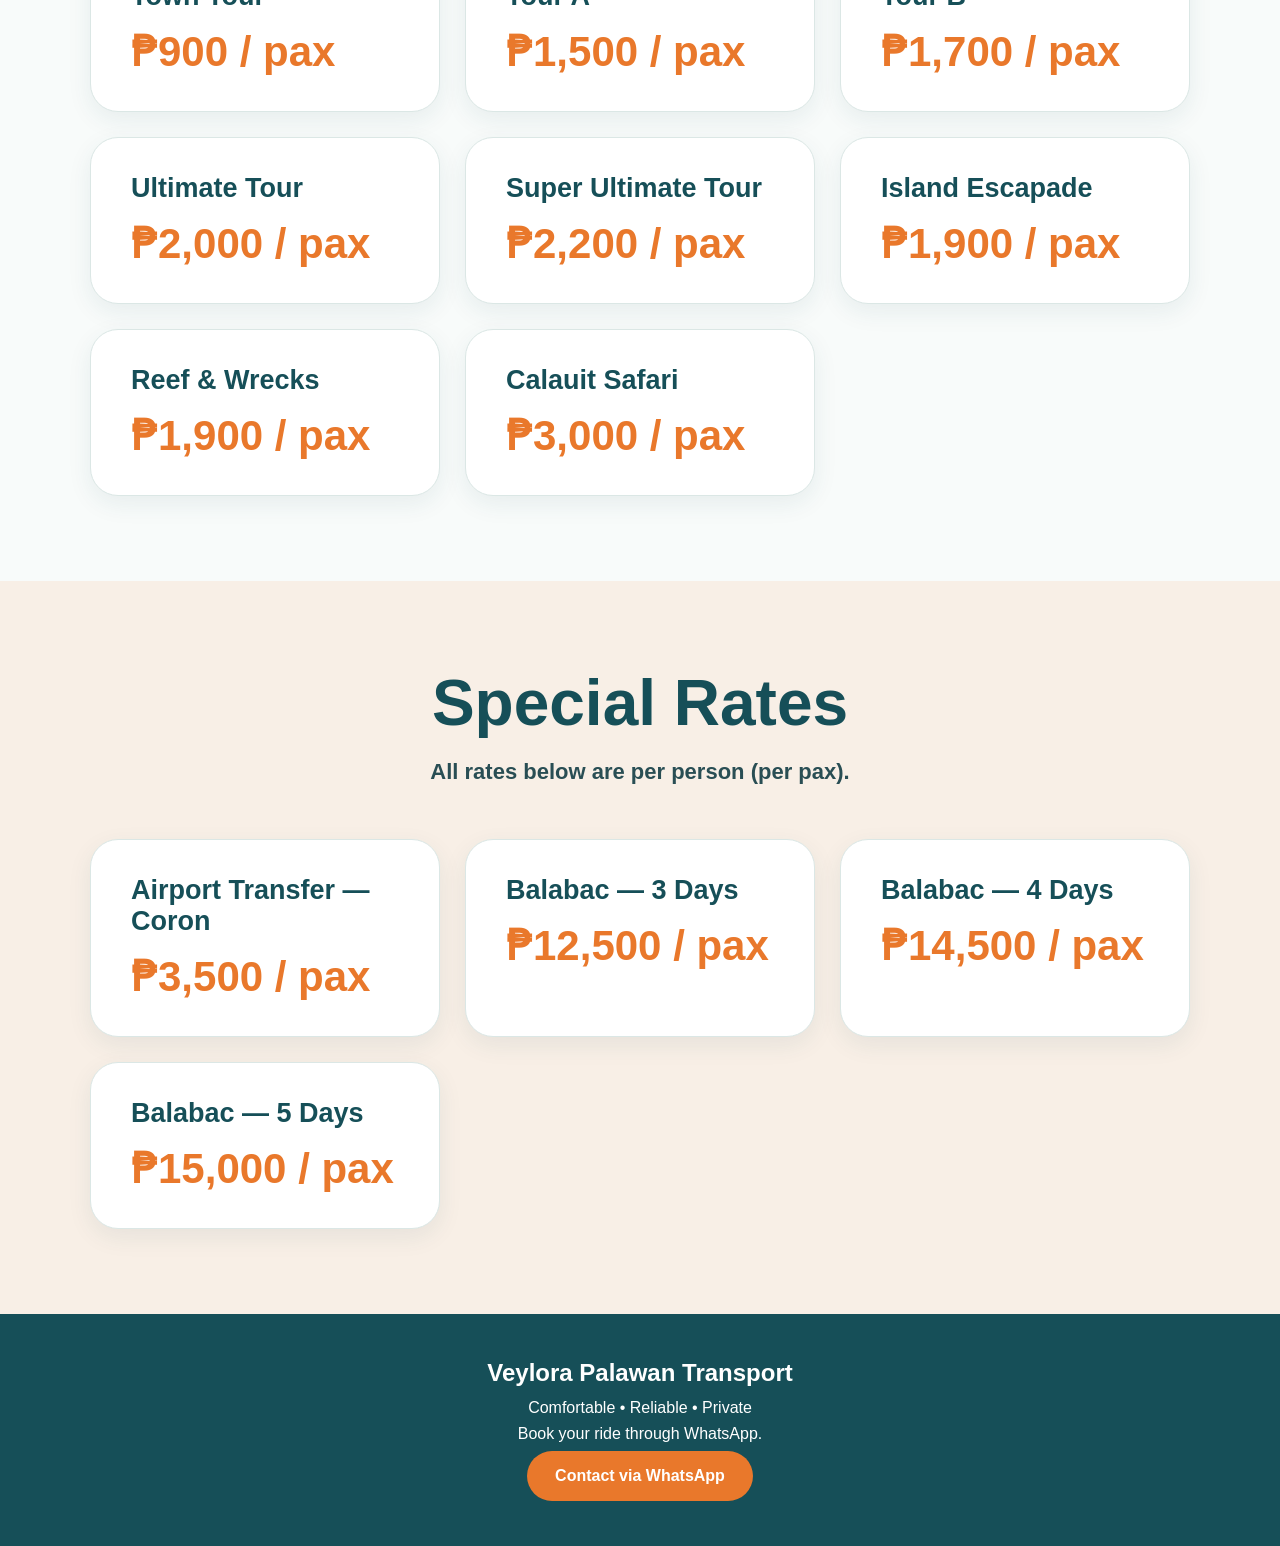
==== commit d54eddbb: "Add files via upload" ====
--- a/index.html
+++ b/index.html
@@ -3,6 +3,7 @@
 <head>
 <meta charset="UTF-8">
 <meta name="viewport" content="width=device-width, initial-scale=1.0">
+<meta http-equiv="Content-Security-Policy" content="upgrade-insecure-requests">
 <title>Veylora Palawan Transport</title>
 <meta name="description" content="Comfortable, reliable and private transportation for your Palawan adventures.">
 <style>
@@ -12,17 +13,17 @@
 nav{position:sticky;top:0;z-index:10;background:#fff;padding:20px 5%;display:flex;justify-content:space-between;align-items:center;box-shadow:0 2px 12px rgba(0,0,0,.08)}
 .brand{font-weight:800;font-size:24px;line-height:1.25}
 .btn,.primary{display:inline-block;background:#e9782b;color:#fff;text-decoration:none;font-weight:700;border-radius:40px;padding:16px 28px}
-.hero{min-height:78vh;background:#a8bfc1;display:flex;align-items:center;justify-content:center;text-align:center;padding:70px 20px}
-.hero h1{font-size:clamp(48px,8vw,82px);margin:0 0 25px;color:#fff}
+.hero{min-height:82vh;background:linear-gradient(135deg,#164f58 0%,#247b83 55%,#e9782b 140%);display:flex;align-items:center;justify-content:center;text-align:center;padding:80px 20px;position:relative;overflow:hidden}.hero:before{content:'PALAWAN • PRIVATE TRANSFERS • TOURS';position:absolute;top:28px;left:0;right:0;color:rgba(255,255,255,.8);font-size:13px;font-weight:800;letter-spacing:2px}.hero>div{max-width:1000px;position:relative;z-index:1}.hero .eyebrow{display:inline-block;background:rgba(255,255,255,.16);border:1px solid rgba(255,255,255,.3);padding:9px 16px;border-radius:999px;color:#fff;font-weight:700;margin-bottom:22px}.hero .trust{margin-top:22px;font-size:16px;color:rgba(255,255,255,.9)}
+.hero h1{font-size:clamp(44px,8vw,82px);line-height:1.02;margin:0 0 25px;color:#fff}
 .hero p{font-size:clamp(22px,3.5vw,34px);line-height:1.45;color:#fff;max-width:850px;margin:0 auto 35px}
 .buttons{display:flex;gap:18px;justify-content:center;flex-wrap:wrap}
 .secondary{display:inline-block;background:#fff;color:#164f58;border:3px solid #164f58;text-decoration:none;font-weight:700;border-radius:40px;padding:14px 28px}
 section{padding:85px 6%}
 section:nth-of-type(even){background:#f8efe6}
 .section-title{text-align:center;font-size:clamp(42px,6vw,64px);margin:0 0 15px}
-.subtitle{text-align:center;font-size:24px;line-height:1.5;margin:0 auto 50px;max-width:800px;color:#294e54}
+.subtitle{text-align:center;font-size:22px;line-height:1.55;margin:0 auto 50px;max-width:800px;color:#294e54}
 .grid{display:grid;grid-template-columns:repeat(auto-fit,minmax(260px,1fr));gap:25px;max-width:1100px;margin:auto}
-.card{background:#fff;border:1px solid #dbe7e5;border-radius:28px;padding:38px;box-shadow:0 8px 25px rgba(22,79,88,.08)}
+.card{background:#fff;border:1px solid #dbe7e5;border-radius:28px;padding:34px;box-shadow:0 8px 25px rgba(22,79,88,.08);transition:transform .2s ease,box-shadow .2s ease}.card:hover{transform:translateY(-5px);box-shadow:0 14px 32px rgba(22,79,88,.13)}
 .card h3{font-size:29px;margin:0 0 18px}
 .card p{font-size:20px;line-height:1.6;color:#61777b;margin:0}
 .rate-card{background:#fff;border:1px solid #dbe7e5;border-radius:28px;padding:35px 40px;box-shadow:0 8px 25px rgba(22,79,88,.08)}
@@ -42,15 +43,16 @@
 
 <nav>
   <div class="brand">VEYLORA PALAWAN<br>TRANSPORT</div>
-  <a class="btn" href="https://wa.me/639318870567">WhatsApp</a>
+  <a class="btn" href="https://api.whatsapp.com/send?phone=639318870567&text=Hello%20Veylora%20Palawan%20Transport%2C%20I%20would%20like%20to%20make%20an%20inquiry." target="_blank" rel="noopener noreferrer">WhatsApp</a>
 </nav>
 
 <header class="hero">
   <div>
+    <div class="eyebrow">YOUR PALAWAN JOURNEY STARTS HERE</div>
     <h1>Ride Beyond<br>the Roads.</h1>
     <p>Comfortable, reliable and private transportation for your Palawan adventures.</p>
     <div class="buttons">
-      <a class="primary" href="https://wa.me/639318870567">Book via WhatsApp</a>
+      <a class="primary" href="https://api.whatsapp.com/send?phone=639318870567&text=Hello%20Veylora%20Palawan%20Transport%2C%20I%20would%20like%20to%20make%20an%20inquiry." target="_blank" rel="noopener noreferrer">Book via WhatsApp</a>
       <a class="secondary" href="#services">View Services</a>
     </div>
   </div>
@@ -91,52 +93,59 @@
 </section>
 
 <section id="tours">
-  <h2 class="section-title">Tour Rates</h2>
-  <p class="subtitle">Explore Palawan with our tour options.</p>
+  <h2 class="section-title">Palawan Tours</h2>
+  <p class="subtitle">Discover beautiful destinations with comfortable, convenient tour transportation. <strong>Tour rates shown are per person (per pax).</strong></p>
+
+  <h3 style="text-align:center;font-size:30px;margin:10px 0 25px;">Puerto Princesa</h3>
   <div class="grid">
-    <div class="rate-card tour-card"><h3>Underground River</h3><div class="price">₱2,200</div></div>
-    <div class="rate-card tour-card"><h3>Honda Bay</h3><div class="price">₱1,700</div></div>
-    <div class="rate-card tour-card"><h3>City Tour</h3><div class="price">₱700</div></div>
-    <div class="rate-card tour-card"><h3>El Nido Tour A</h3><div class="price">₱1,500</div></div>
-    <div class="rate-card tour-card"><h3>El Nido Tour B</h3><div class="price">₱1,600</div></div>
-    <div class="rate-card tour-card"><h3>El Nido Tour C</h3><div class="price">₱1,700</div></div>
-    <div class="rate-card tour-card"><h3>El Nido Tour D</h3><div class="price">₱1,700</div></div>
+    <div class="rate-card tour-card"><h3>🌊 Underground River</h3><div class="price">₱2,200 / pax</div><p>Explore one of Palawan's most iconic natural attractions.</p></div>
+    <div class="rate-card tour-card"><h3>🏝️ Honda Bay</h3><div class="price">₱1,700 / pax</div><p>Enjoy island-hopping, clear waters and tropical scenery.</p></div>
+    <div class="rate-card tour-card"><h3>🌴 Puerto Princesa City Tour</h3><div class="price">₱700 / pax</div><p>Discover the city's popular sights and local attractions.</p></div>
+  </div>
+
+  <h3 style="text-align:center;font-size:30px;margin:55px 0 25px;">El Nido</h3>
+  <div class="grid">
+    <div class="rate-card tour-card"><h3>Tour A</h3><div class="price">₱1,500 / pax</div></div>
+    <div class="rate-card tour-card"><h3>Tour B</h3><div class="price">₱1,600 / pax</div></div>
+    <div class="rate-card tour-card"><h3>Tour C</h3><div class="price">₱1,700 / pax</div></div>
+    <div class="rate-card tour-card"><h3>Tour D</h3><div class="price">₱1,700 / pax</div></div>
   </div>
 </section>
 
 <section id="port-barton">
-  <h2 class="section-title">Port Barton Tour Rates</h2>
-  <p class="subtitle">Private transportation and tour options.</p>
+  <h2 class="section-title">Port Barton Tours</h2>
+  <p class="subtitle">Simple and convenient options for your Port Barton adventure. <strong>Rates shown are per person (per pax).</strong></p>
   <div class="grid">
-    <div class="rate-card tour-card"><h3>Port Barton Tour A</h3><div class="price">₱1,500</div></div>
-    <div class="rate-card tour-card"><h3>Port Barton Tour B</h3><div class="price">₱1,500</div></div>
-    <div class="rate-card tour-card"><h3>Port Barton Tour C</h3><div class="price">₱1,500</div></div>
-    <div class="rate-card tour-card"><h3>Port Barton Tour D</h3><div class="price">₱1,500</div></div>
+    <div class="rate-card tour-card"><h3>Tour A</h3><div class="price">₱1,500 / pax</div></div>
+    <div class="rate-card tour-card"><h3>Tour B</h3><div class="price">₱1,500 / pax</div></div>
+    <div class="rate-card tour-card"><h3>Tour C</h3><div class="price">₱1,500 / pax</div></div>
+    <div class="rate-card tour-card"><h3>Tour D</h3><div class="price">₱1,500 / pax</div></div>
   </div>
 </section>
 
 <section id="coron">
-  <h2 class="section-title">Coron Tour Rates</h2>
-  <p class="subtitle">Explore Coron with comfortable private transportation.</p>
+  <h2 class="section-title">Coron Tours</h2>
+  <p class="subtitle">Explore Coron with comfortable and convenient tour options. <strong>Rates shown are per person (per pax).</strong></p>
   <div class="grid">
-    <div class="rate-card tour-card"><h3>Town Tour</h3><div class="price">₱900</div></div>
-    <div class="rate-card tour-card"><h3>Tour A</h3><div class="price">₱1,500</div></div>
-    <div class="rate-card tour-card"><h3>Tour B</h3><div class="price">₱1,700</div></div>
-    <div class="rate-card tour-card"><h3>Ultimate Tour</h3><div class="price">₱2,000</div></div>
-    <div class="rate-card tour-card"><h3>Super Ultimate Tour</h3><div class="price">₱2,200</div></div>
-    <div class="rate-card tour-card"><h3>Island Escapade Tour</h3><div class="price">₱1,900</div></div>
-    <div class="rate-card tour-card"><h3>Reef and Wrecks</h3><div class="price">₱1,900</div></div>
-    <div class="rate-card tour-card"><h3>Calauit Safari Tour</h3><div class="price">₱3,000</div></div>
+    <div class="rate-card tour-card"><h3>Town Tour</h3><div class="price">₱900 / pax</div></div>
+    <div class="rate-card tour-card"><h3>Tour A</h3><div class="price">₱1,500 / pax</div></div>
+    <div class="rate-card tour-card"><h3>Tour B</h3><div class="price">₱1,700 / pax</div></div>
+    <div class="rate-card tour-card"><h3>Ultimate Tour</h3><div class="price">₱2,000 / pax</div></div>
+    <div class="rate-card tour-card"><h3>Super Ultimate Tour</h3><div class="price">₱2,200 / pax</div></div>
+    <div class="rate-card tour-card"><h3>Island Escapade</h3><div class="price">₱1,900 / pax</div></div>
+    <div class="rate-card tour-card"><h3>Reef &amp; Wrecks</h3><div class="price">₱1,900 / pax</div></div>
+    <div class="rate-card tour-card"><h3>Calauit Safari</h3><div class="price">₱3,000 / pax</div></div>
   </div>
 </section>
 
 <section id="special-rates">
   <h2 class="section-title">Special Rates</h2>
+  <p class="subtitle"><strong>All rates below are per person (per pax).</strong></p>
   <div class="grid">
-    <div class="rate-card tour-card"><h3>Airport Transfer — Coron</h3><div class="price">₱3,500</div></div>
-    <div class="rate-card tour-card"><h3>Balabac — 3 Days</h3><div class="price">₱12,500</div></div>
-    <div class="rate-card tour-card"><h3>Balabac — 4 Days</h3><div class="price">₱14,500</div></div>
-    <div class="rate-card tour-card"><h3>Balabac — 5 Days</h3><div class="price">₱15,000</div></div>
+    <div class="rate-card tour-card"><h3>Airport Transfer — Coron</h3><div class="price">₱3,500 / pax</div></div>
+    <div class="rate-card tour-card"><h3>Balabac — 3 Days</h3><div class="price">₱12,500 / pax</div></div>
+    <div class="rate-card tour-card"><h3>Balabac — 4 Days</h3><div class="price">₱14,500 / pax</div></div>
+    <div class="rate-card tour-card"><h3>Balabac — 5 Days</h3><div class="price">₱15,000 / pax</div></div>
   </div>
 </section>
 
@@ -144,7 +153,7 @@
   <h2>Veylora Palawan Transport</h2>
   <p>Comfortable • Reliable • Private</p>
   <p>Book your ride through WhatsApp.</p>
-  <a class="btn" href="https://wa.me/639318870567">Contact via WhatsApp</a>
+  <a class="btn" href="https://api.whatsapp.com/send?phone=639318870567&text=Hello%20Veylora%20Palawan%20Transport%2C%20I%20would%20like%20to%20make%20an%20inquiry." target="_blank" rel="noopener noreferrer">Contact via WhatsApp</a>
 </footer>
 
 </body>
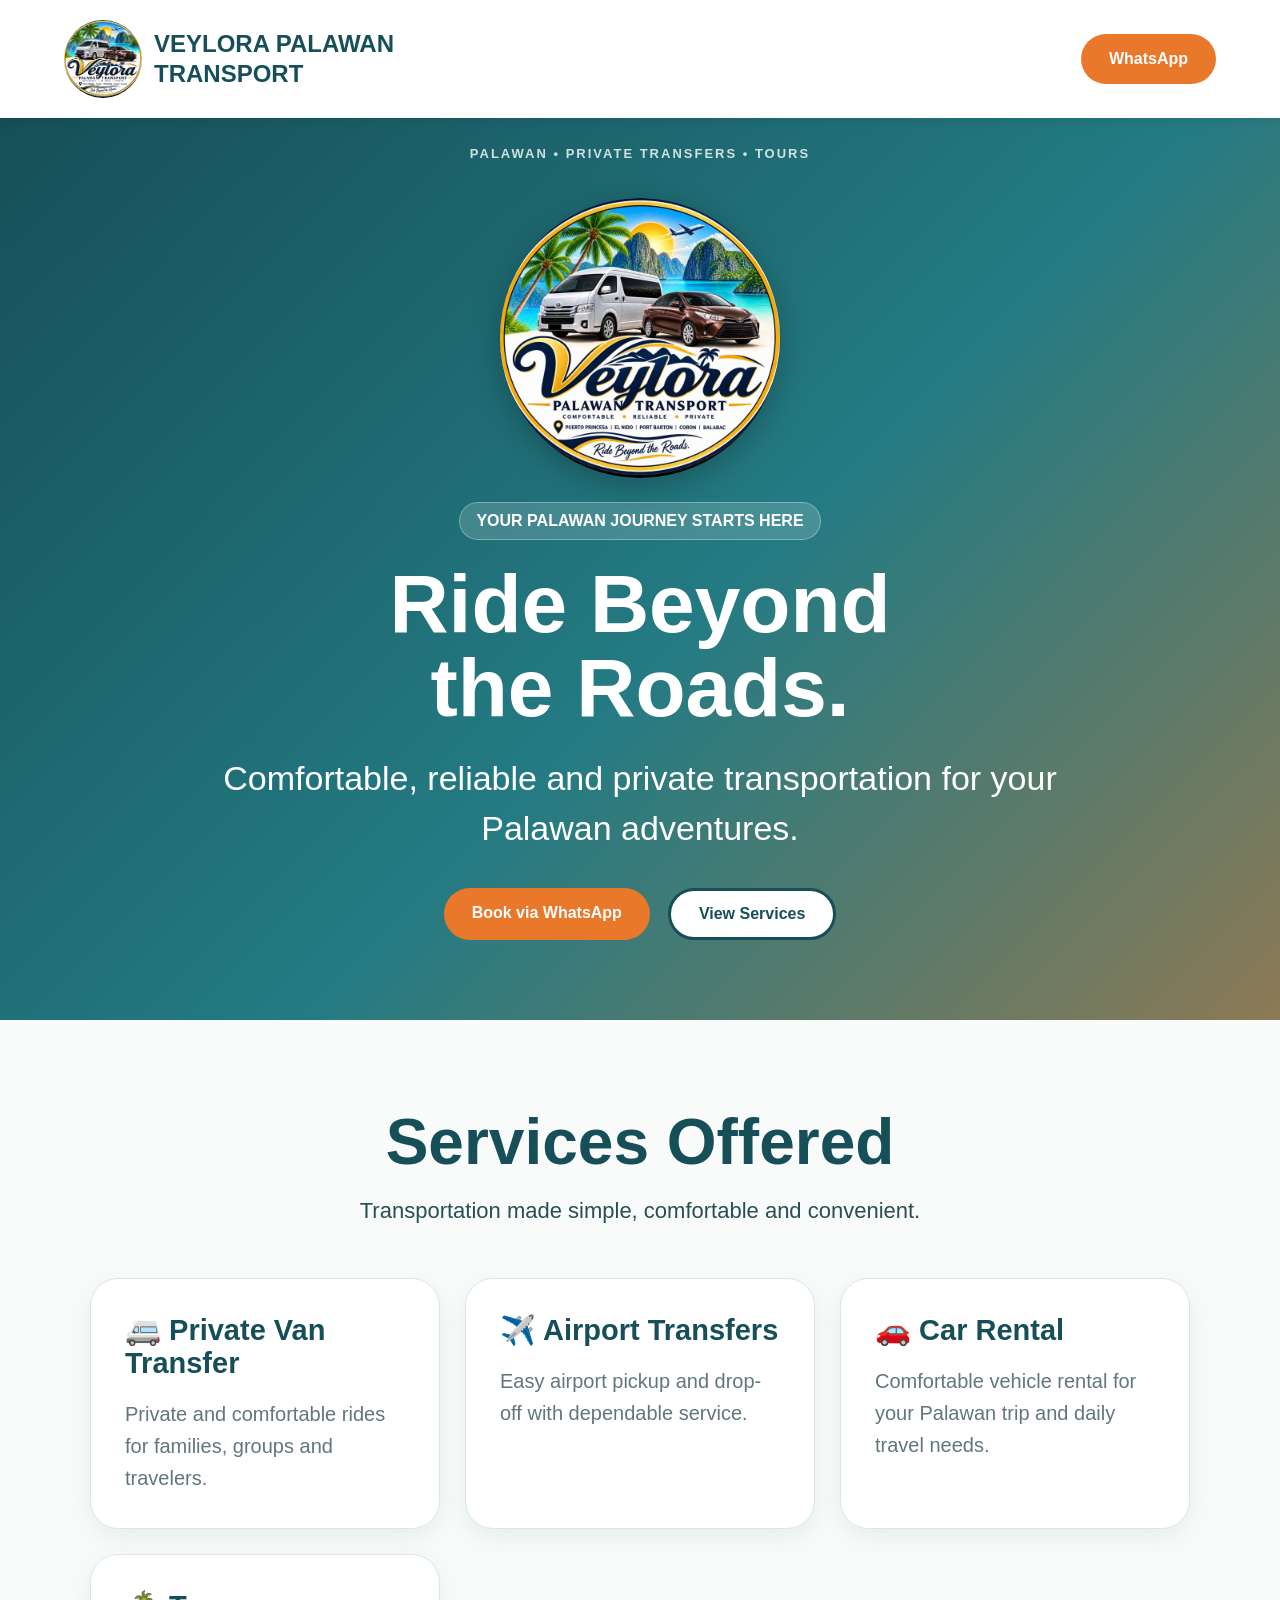
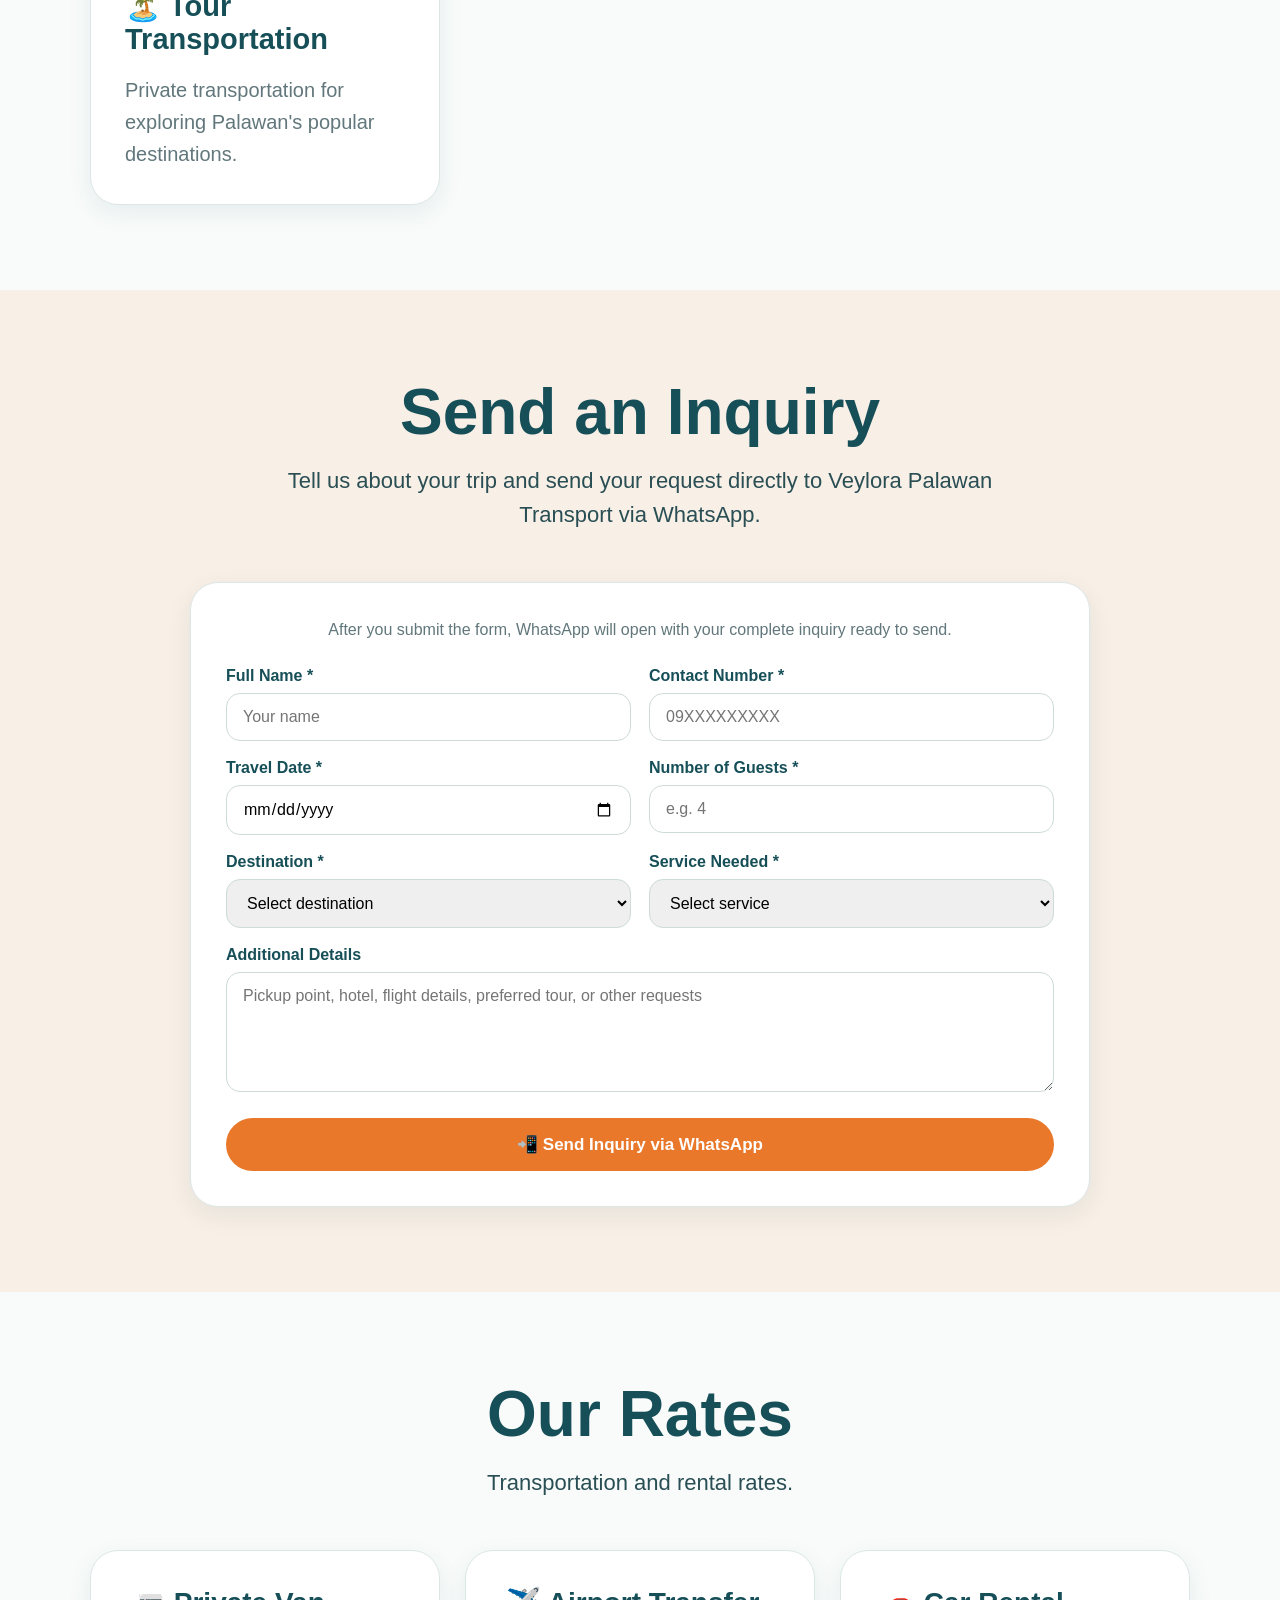
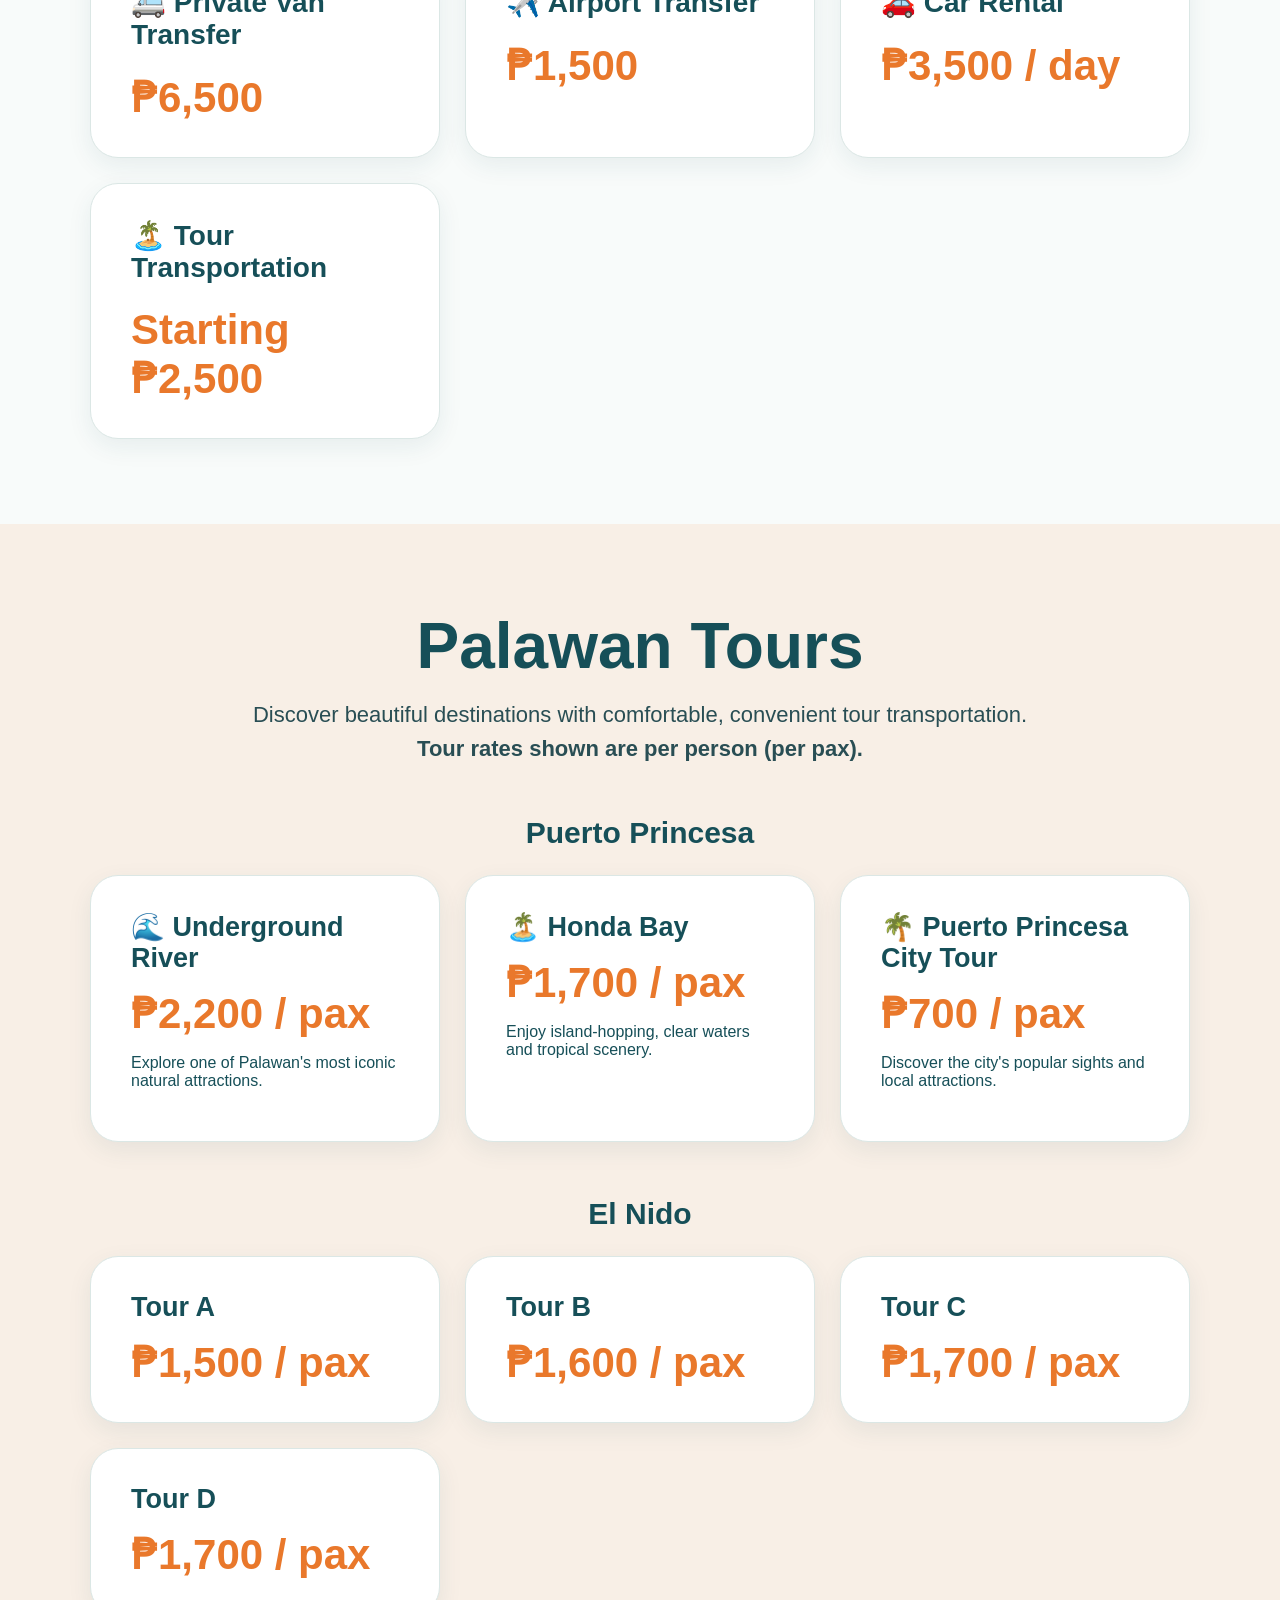
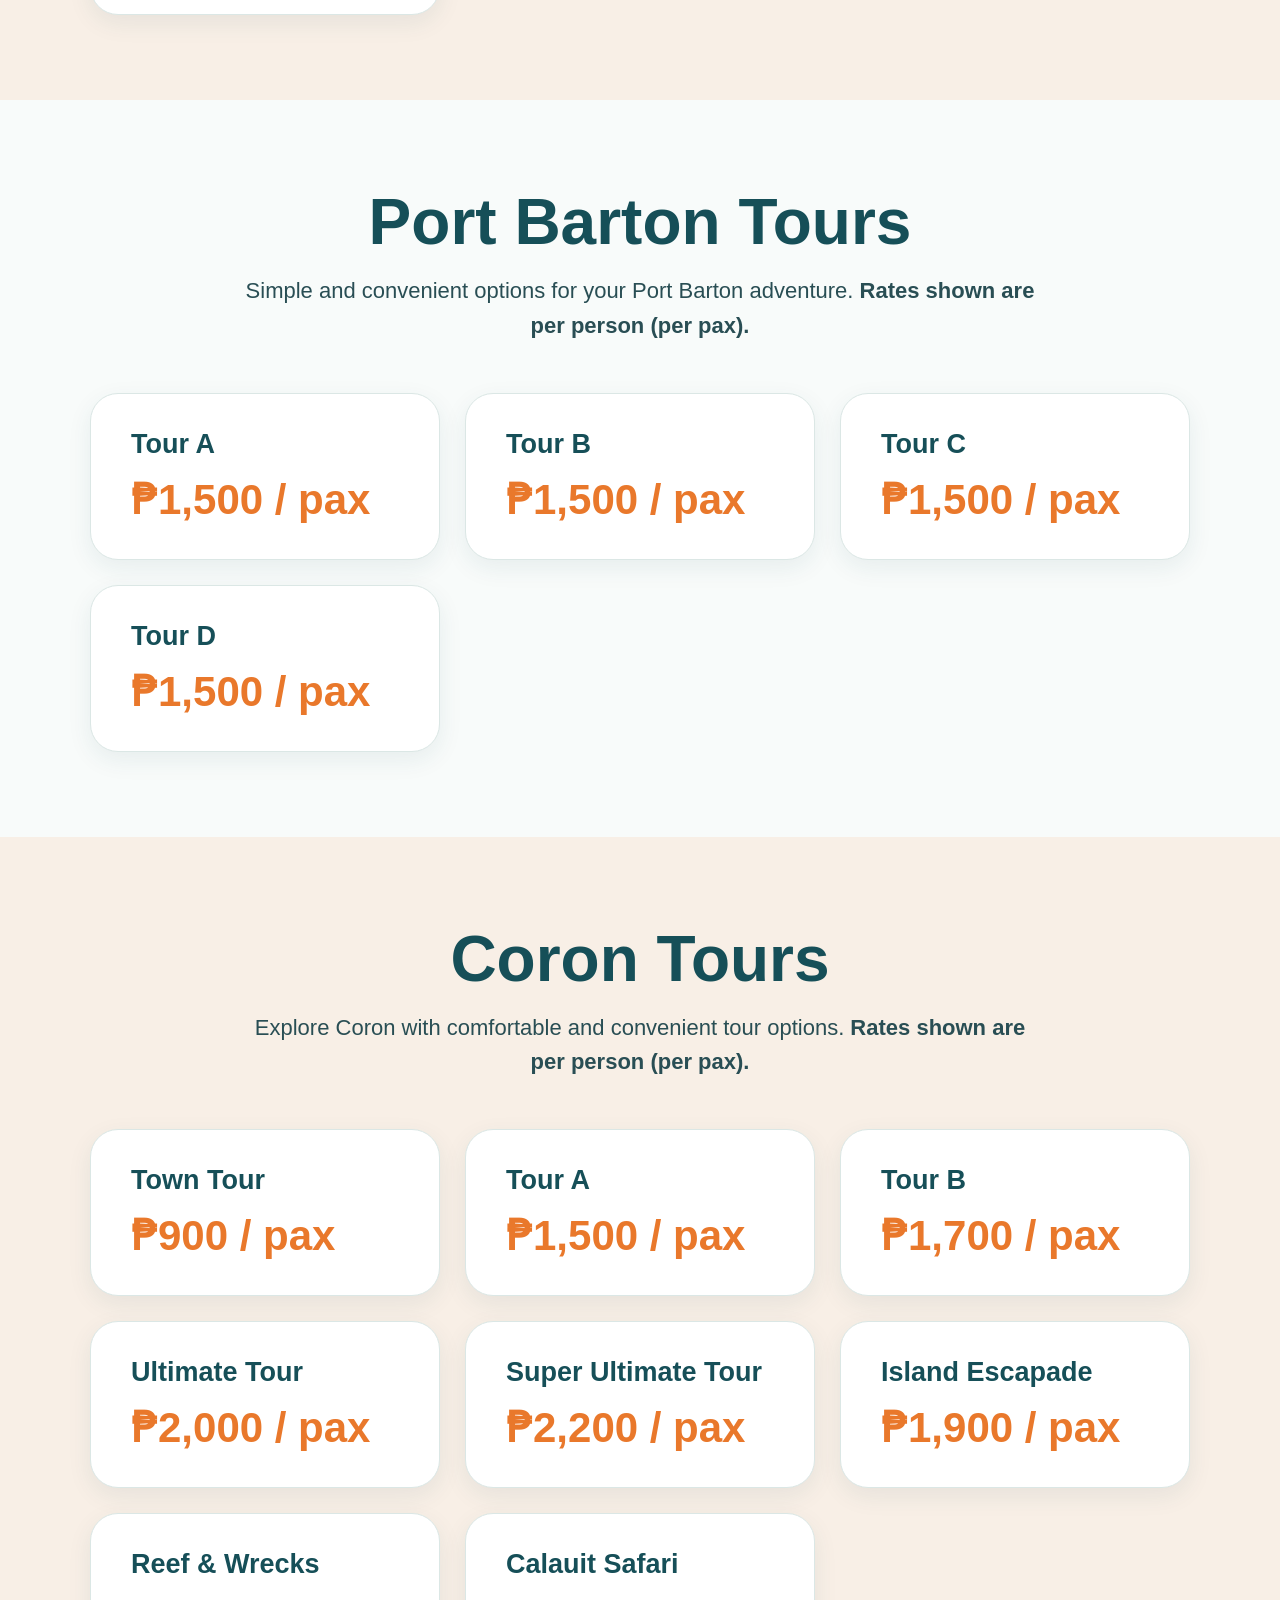
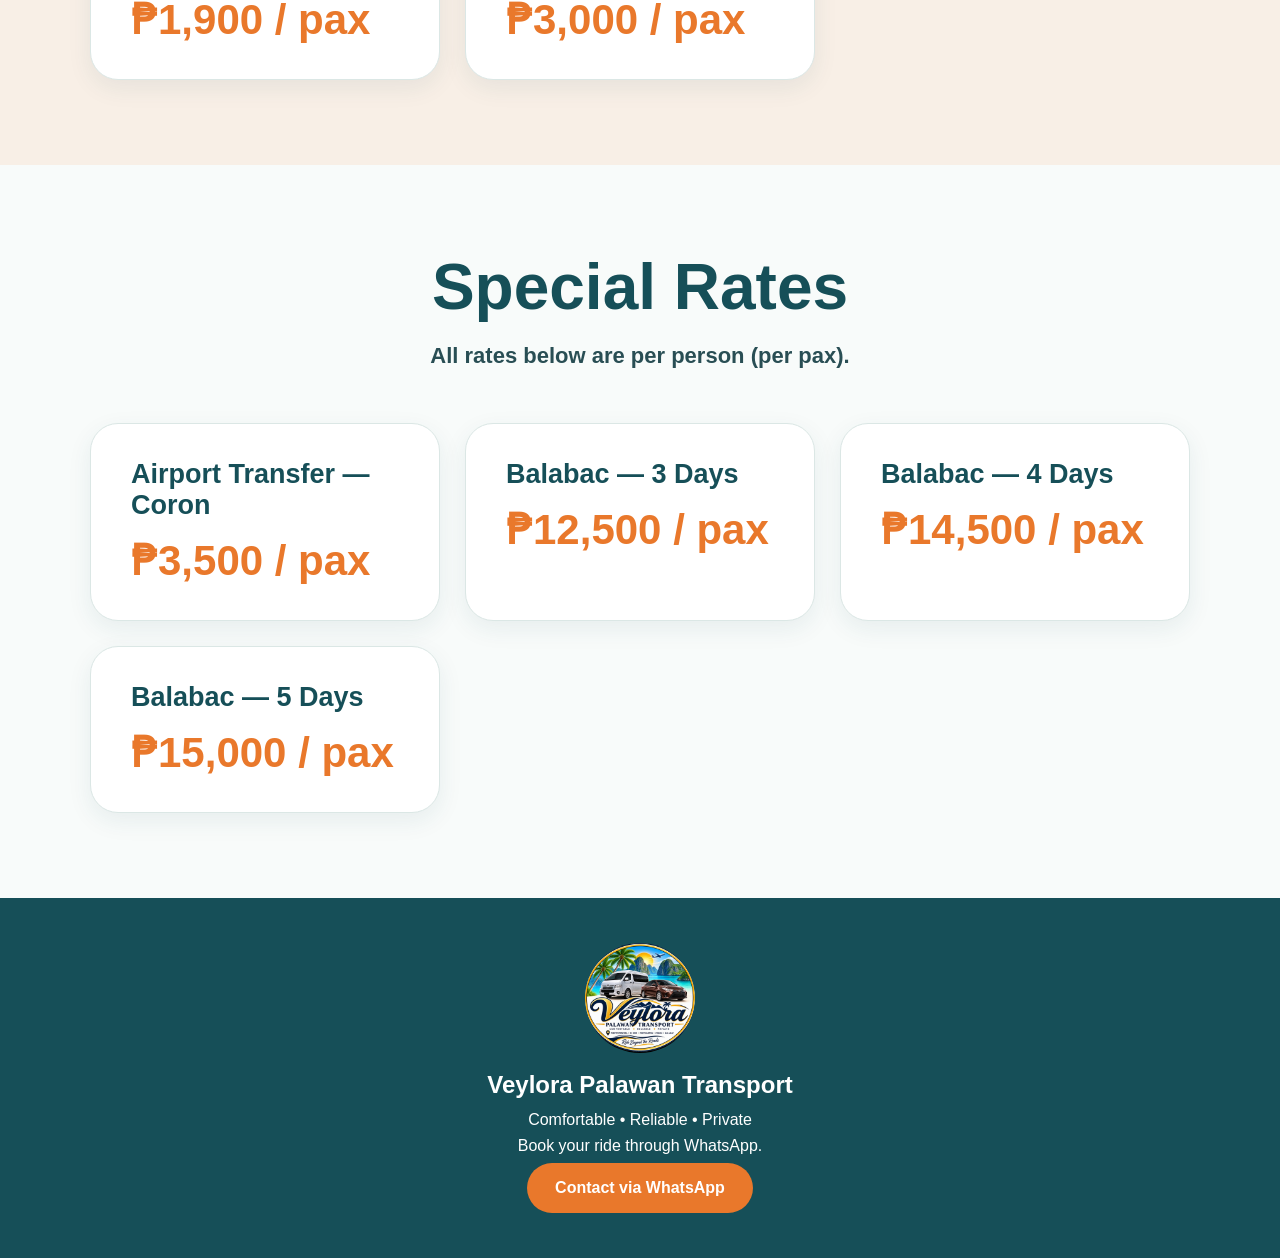
==== commit 758b79b3: "Add files via upload" ====
--- a/index.html
+++ b/index.html
@@ -37,22 +37,39 @@
  nav{padding:16px 4%}.brand{font-size:20px}.btn{padding:14px 20px}
  section{padding:65px 5%}.card,.rate-card{padding:28px}
 }
+
+.inquiry-wrap{max-width:900px;margin:auto;background:#fff;border:1px solid #dbe7e5;border-radius:28px;padding:35px;box-shadow:0 8px 25px rgba(22,79,88,.08)}
+.inquiry-grid{display:grid;grid-template-columns:repeat(2,minmax(0,1fr));gap:18px}
+.inquiry-field{display:flex;flex-direction:column;gap:8px}
+.inquiry-field.full{grid-column:1/-1}
+.inquiry-field label{font-weight:700;font-size:16px}
+.inquiry-field input,.inquiry-field select,.inquiry-field textarea{width:100%;padding:14px 16px;border:1px solid #cddbd9;border-radius:14px;font-size:16px;font-family:inherit}
+.inquiry-field textarea{min-height:120px;resize:vertical}
+.inquiry-submit{border:0;cursor:pointer;font-size:17px;margin-top:8px}
+.inquiry-note{text-align:center;color:#61777b;margin:0 0 25px;line-height:1.5}
+@media(max-width:600px){.inquiry-grid{grid-template-columns:1fr}.inquiry-field.full{grid-column:auto}.inquiry-wrap{padding:25px}}
+
+.site-logo{width:78px;height:78px;object-fit:cover;border-radius:50%;display:block}
+.hero-logo{width:min(280px,65vw);height:auto;border-radius:50%;margin:0 auto 24px;display:block;box-shadow:0 8px 30px rgba(0,0,0,.25)}
+.footer-logo{width:110px;height:110px;object-fit:cover;border-radius:50%;margin:0 auto 18px;display:block}
+@media(max-width:600px){.site-logo{width:58px;height:58px}.hero-logo{width:230px}.footer-logo{width:90px;height:90px}}
 </style>
 </head>
 <body>
 
 <nav>
-  <div class="brand">VEYLORA PALAWAN<br>TRANSPORT</div>
-  <a class="btn" href="https://api.whatsapp.com/send?phone=639318870567&text=Hello%20Veylora%20Palawan%20Transport%2C%20I%20would%20like%20to%20make%20an%20inquiry." target="_blank" rel="noopener noreferrer">WhatsApp</a>
+  <div style="display:flex;align-items:center;gap:12px"><img class="site-logo" src="[data-uri]" alt="Veylora Palawan Transport logo"><div class="brand">VEYLORA PALAWAN<br>TRANSPORT</div></div>
+  <a class="btn" href="whatsapp://send?phone=639318870567&text=Hello%20Veylora%20Palawan%20Transport%2C%20I%20would%20like%20to%20make%20an%20inquiry." target="_blank" rel="noopener noreferrer">WhatsApp</a>
 </nav>
 
 <header class="hero">
   <div>
+    <img class="hero-logo" src="[data-uri]